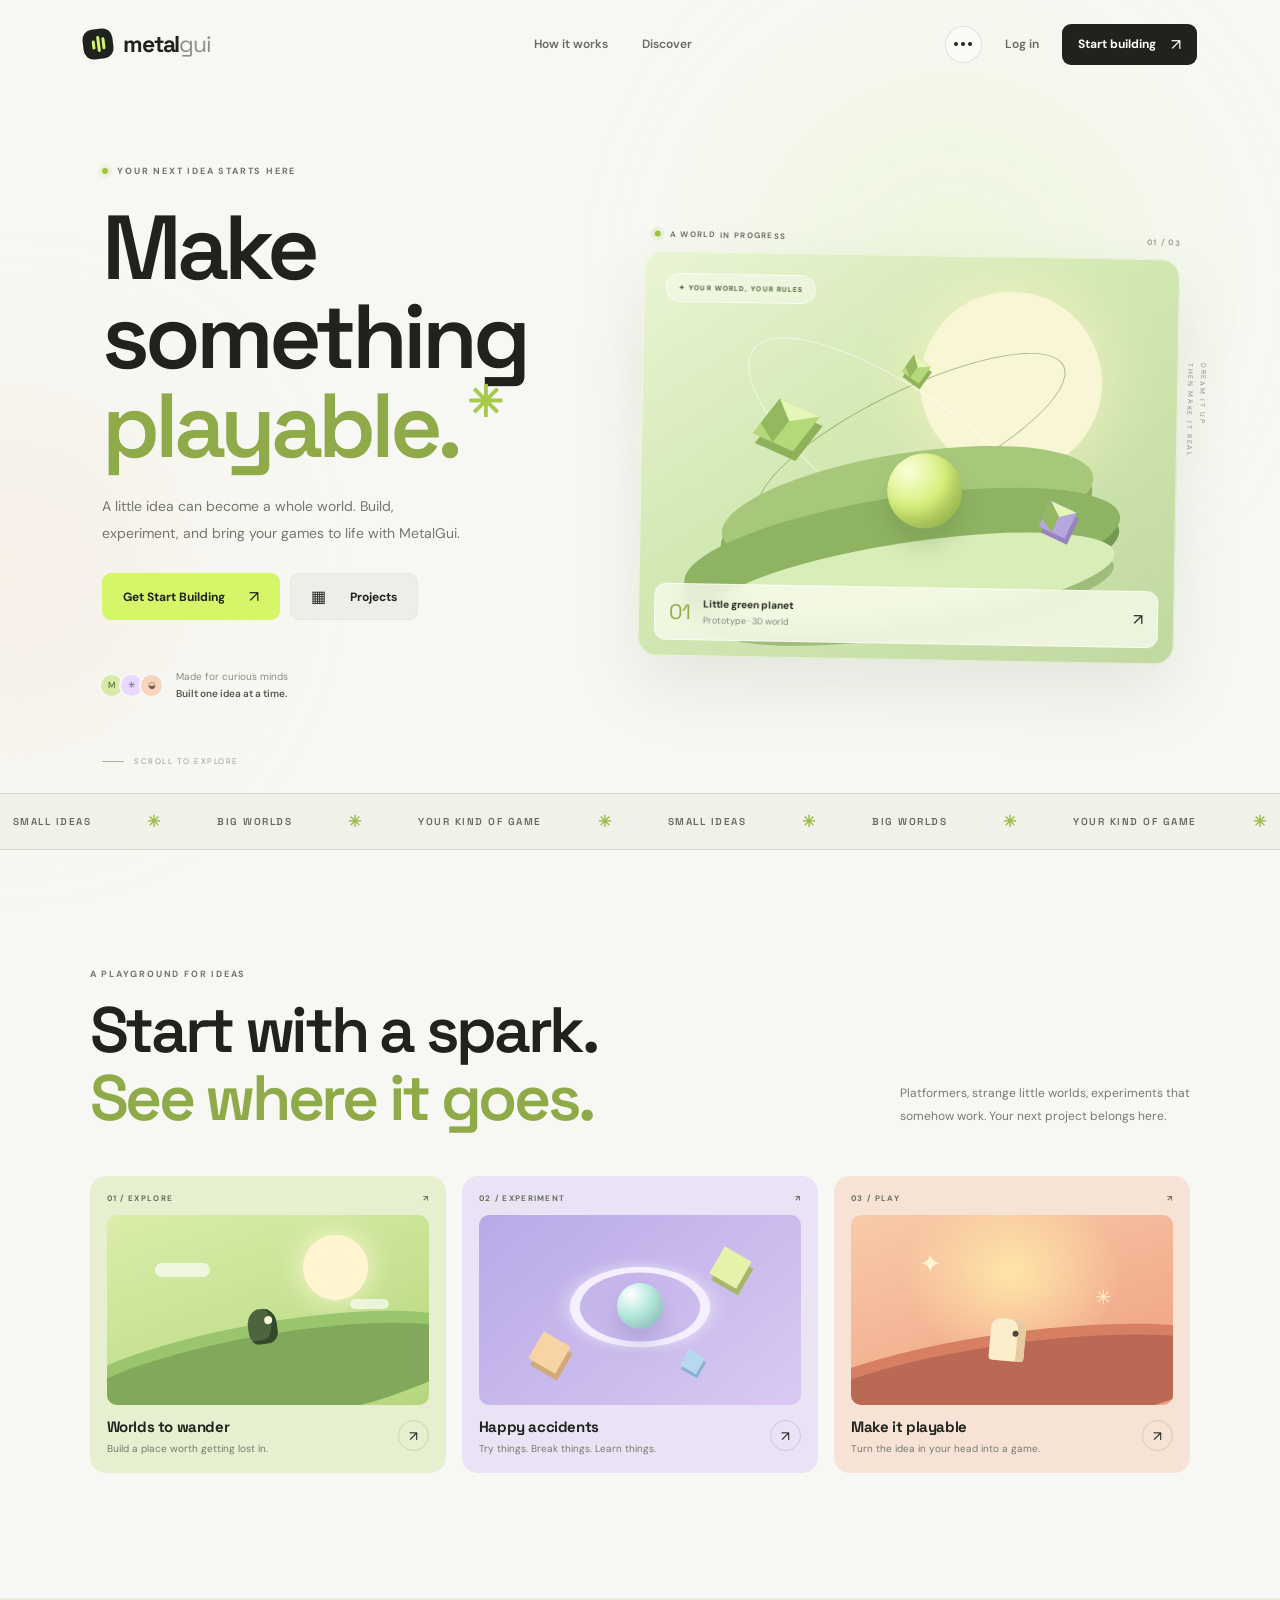
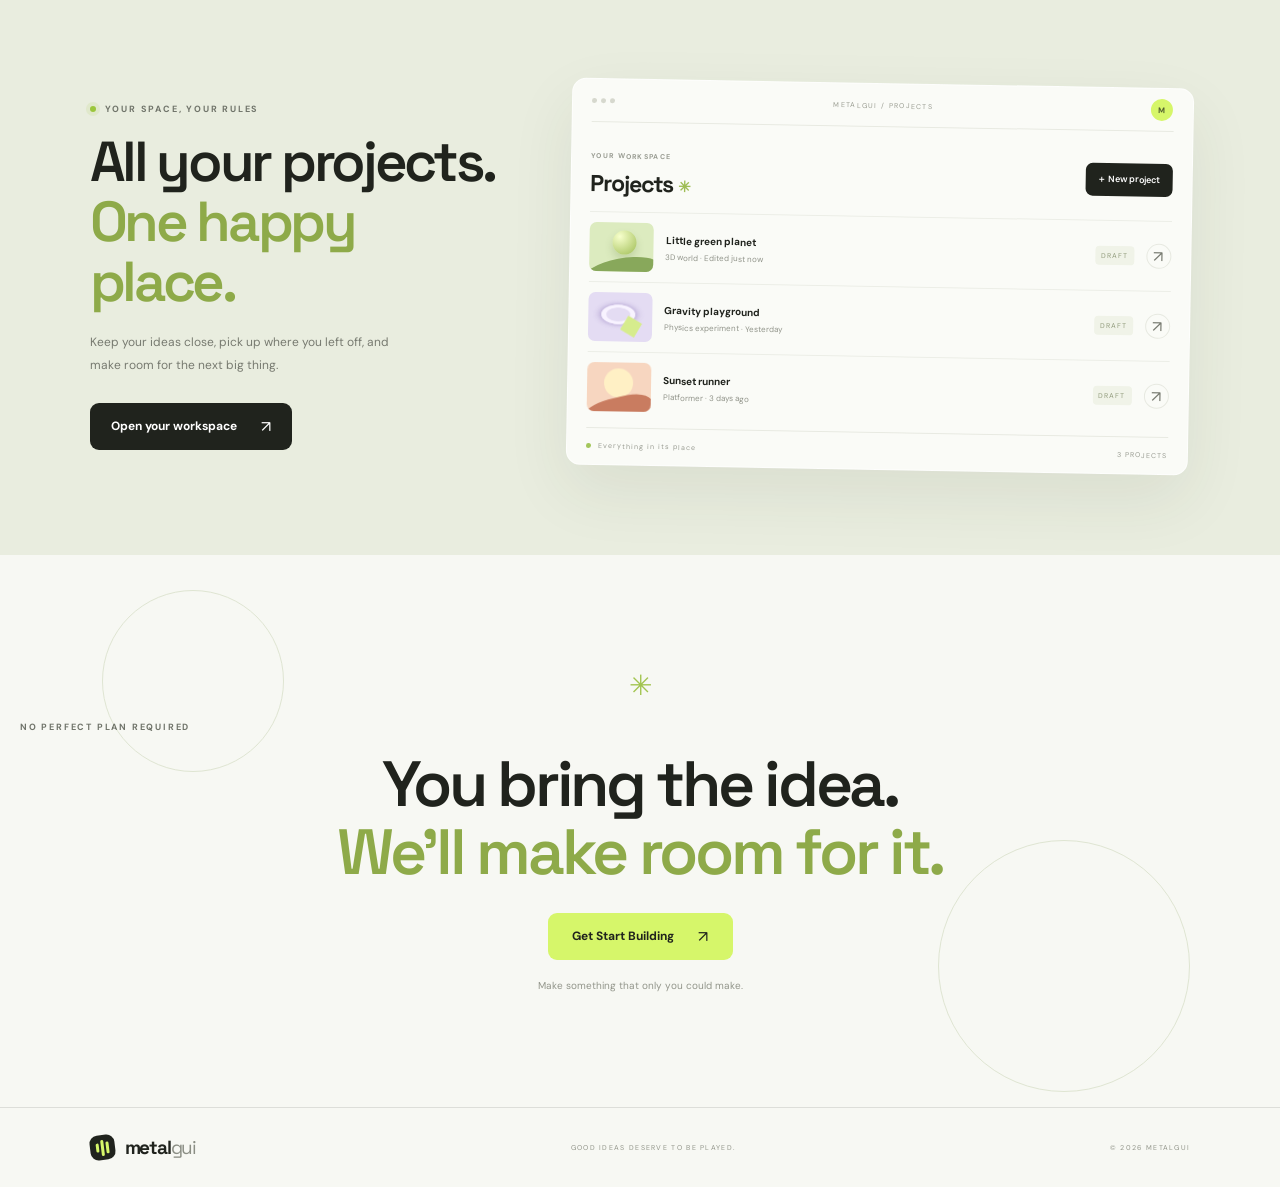
==== index.html @ 965b4244 "Remove Three.js script and restore lightweight hero artwork" ====
<!doctype html>
<html lang="en">
<head>
  <meta charset="UTF-8">
  <meta name="viewport" content="width=device-width, initial-scale=1">
  <meta name="theme-color" content="#f7f8f3">
  <meta name="description" content="MetalGui is a fresh, simple place to bring your game ideas to life.">
  <title>MetalGui — Make something playable</title>
  <link rel="preconnect" href="https://fonts.googleapis.com">
  <link rel="preconnect" href="https://fonts.gstatic.com" crossorigin>
  <link href="https://fonts.googleapis.com/css2?family=DM+Sans:wght@400;500;600;700&family=Space+Grotesk:wght@400;500;600;700&display=swap" rel="stylesheet">
  <link rel="stylesheet" href="styles.css">
</head>
<body>
  <div class="ambient ambient-one"></div><div class="ambient ambient-two"></div>
  <header class="topbar">
    <a class="brand" href="#" aria-label="MetalGui home"><span class="brand-mark"><i></i><i></i><i></i></span><span>metal<span class="brand-light">gui</span></span></a>
    <nav class="desktop-nav" aria-label="Main navigation">
      <a href="#how-it-works">How it works</a><a href="#discover">Discover</a>
    </nav>
    <div class="nav-actions">
      <button class="bubble-button" id="bubbleButton" aria-label="Open quick menu" title="Quick menu"><span></span><span></span><span></span></button>
      <a class="login-link" href="#get-started">Log in</a>
      <a class="button button-dark nav-cta" href="#get-started">Start building <span>↗</span></a>
    </div>
    <div class="bubble-menu" id="bubbleMenu" hidden>
      <a href="#how-it-works">How it works <span>↗</span></a>
      <a href="#discover">Explore games <span>↗</span></a>
      <a href="#get-started">Your workspace <span>↗</span></a>
    </div>
  </header>

  <main>
    <section class="hero">
      <div class="hero-copy">
        <div class="eyebrow"><span class="status-dot"></span> YOUR NEXT IDEA STARTS HERE</div>
        <h1>Make something<br><span class="headline-accent">playable.</span><span class="headline-period">✳</span></h1>
        <p class="hero-description">A little idea can become a whole world. Build, experiment, and bring your games to life with MetalGui.</p>
        <div class="hero-actions" id="get-started">
          <a class="button button-lime" href="#workspace">Get Start Building <span>↗</span></a>
          <a class="button button-soft" href="#workspace"><span class="projects-icon">▦</span> Projects</a>
        </div>
        <div class="hero-footnote"><span class="avatar-stack"><i>M</i><i>✳</i><i>◒</i></span><span>Made for curious minds<br><b>Built one idea at a time.</b></span></div>
      </div>

      <div class="hero-art" aria-label="Abstract preview of a game world">
        <div class="art-label"><span class="live-pip"></span> A WORLD IN PROGRESS <span class="label-number">01 / 03</span></div>
        <div class="art-scene">
          <div class="sun-disc"></div>
          <div class="scene-orbit orbit-a"></div><div class="scene-orbit orbit-b"></div>
          <div class="floating-cube cube-one"><span></span></div>
          <div class="floating-cube cube-two"><span></span></div>
          <div class="floating-cube cube-three"><span></span></div>
          <div class="scene-platform platform-back"></div><div class="scene-platform platform-mid"></div><div class="scene-platform platform-front"></div>
          <div class="scene-sphere"></div>
          <div class="scene-pill">✦  YOUR WORLD, YOUR RULES</div>
          <div class="scene-caption"><span>01</span><div><b>Little green planet</b><small>Prototype · 3D world</small></div><span class="caption-arrow">↗</span></div>
        </div>
        <div class="art-side-note">DREAM IT UP<br>THEN MAKE IT REAL</div>
      </div>
      <div class="scroll-note"><span></span> SCROLL TO EXPLORE</div>
    </section>

    <section class="ticker" aria-label="What you can make"><div class="ticker-track"><span>SMALL IDEAS</span><i>✳</i><span>BIG WORLDS</span><i>✳</i><span>YOUR KIND OF GAME</span><i>✳</i><span>SMALL IDEAS</span><i>✳</i><span>BIG WORLDS</span><i>✳</i><span>YOUR KIND OF GAME</span><i>✳</i></div></section>

    <section class="section discover" id="discover">
      <div class="section-heading"><div><div class="eyebrow">A PLAYGROUND FOR IDEAS</div><h2>Start with a spark.<br><span>See where it goes.</span></h2></div><p>Platformers, strange little worlds, experiments that somehow work. Your next project belongs here.</p></div>
      <div class="showcase-grid">
        <article class="showcase-card card-lime"><div class="card-topline"><span>01 / EXPLORE</span><span>↗</span></div><div class="mini-world world-one"><div class="mini-sun"></div><div class="mini-ground"></div><div class="mini-character"></div><div class="mini-cloud cloud-a"></div><div class="mini-cloud cloud-b"></div></div><div class="card-bottom"><div><h3>Worlds to wander</h3><p>Build a place worth getting lost in.</p></div><span class="round-arrow">↗</span></div></article>
        <article class="showcase-card card-lilac"><div class="card-topline"><span>02 / EXPERIMENT</span><span>↗</span></div><div class="mini-world world-two"><div class="neon-ring"></div><div class="neon-ball"></div><div class="neon-block block-a"></div><div class="neon-block block-b"></div><div class="neon-block block-c"></div></div><div class="card-bottom"><div><h3>Happy accidents</h3><p>Try things. Break things. Learn things.</p></div><span class="round-arrow">↗</span></div></article>
        <article class="showcase-card card-peach"><div class="card-topline"><span>03 / PLAY</span><span>↗</span></div><div class="mini-world world-three"><div class="arcade-sky"></div><div class="arcade-platform"></div><div class="arcade-player"></div><div class="arcade-star star-a">✦</div><div class="arcade-star star-b">✳</div></div><div class="card-bottom"><div><h3>Make it playable</h3><p>Turn the idea in your head into a game.</p></div><span class="round-arrow">↗</span></div></article>
      </div>
    </section>

    <section class="workspace-section" id="workspace">
      <div class="workspace-copy"><div class="eyebrow"><span class="status-dot"></span> YOUR SPACE, YOUR RULES</div><h2>All your projects.<br><span>One happy place.</span></h2><p>Keep your ideas close, pick up where you left off, and make room for the next big thing.</p><a class="button button-dark" href="#get-started">Open your workspace <span>↗</span></a></div>
      <div class="workspace-preview"><div class="window-bar"><div class="window-dots"><i></i><i></i><i></i></div><span>METALGUI / PROJECTS</span><span class="window-avatar">M</span></div><div class="preview-title"><div><small>YOUR WORKSPACE</small><h3>Projects <span>✳</span></h3></div><button class="new-project" id="newProject">＋ New project</button></div><div class="project-list" id="projectList"><article class="project-row"><div class="project-thumb thumb-green"><span class="thumb-orb"></span><span class="thumb-platform"></span></div><div class="project-info"><b>Little green planet</b><span>3D world · Edited just now</span></div><span class="project-status">DRAFT</span><button class="project-open" aria-label="Open Little green planet">↗</button></article><article class="project-row"><div class="project-thumb thumb-purple"><span class="thumb-ring"></span><span class="thumb-block"></span></div><div class="project-info"><b>Gravity playground</b><span>Physics experiment · Yesterday</span></div><span class="project-status">DRAFT</span><button class="project-open" aria-label="Open Gravity playground">↗</button></article><article class="project-row"><div class="project-thumb thumb-orange"><span class="thumb-sun"></span><span class="thumb-mountain"></span></div><div class="project-info"><b>Sunset runner</b><span>Platformer · 3 days ago</span></div><span class="project-status">DRAFT</span><button class="project-open" aria-label="Open Sunset runner">↗</button></article></div><div class="preview-footer"><span><i></i> Everything in its place</span><span>3 PROJECTS</span></div></div>
    </section>

    <section class="closing" id="how-it-works"><div class="closing-star">✳</div><div class="eyebrow">NO PERFECT PLAN REQUIRED</div><h2>You bring the idea.<br><span>We'll make room for it.</span></h2><a class="button button-lime" href="#get-started">Get Start Building <span>↗</span></a><p>Make something that only you could make.</p></section>
  </main>

  <footer class="footer"><a class="brand" href="#"><span class="brand-mark"><i></i><i></i><i></i></span><span>metal<span class="brand-light">gui</span></span></a><span>GOOD IDEAS DESERVE TO BE PLAYED.</span><span>© 2026 METALGUI</span></footer>
  <div class="toast" id="toast" role="status" aria-live="polite"></div>
  <script src="script.js" defer></script>
</body>
</html>
---- styles.css ----
:root{--ink:#20231d;--muted:#777a70;--paper:#f7f8f3;--lime:#d6f66a;--line:rgba(32,35,29,.12);--font:'DM Sans',sans-serif;--display:'Space Grotesk',sans-serif}*{box-sizing:border-box}html{scroll-behavior:smooth}body{margin:0;background:var(--paper);color:var(--ink);font-family:var(--font);overflow-x:hidden}a{color:inherit;text-decoration:none}button{font:inherit}.ambient{position:absolute;pointer-events:none;border-radius:50%;filter:blur(90px);opacity:.26;z-index:-1}.ambient-one{width:400px;height:400px;background:#d9f3a4;top:80px;right:10%}.ambient-two{width:340px;height:340px;background:#f5d6c3;top:400px;left:-160px}.topbar{height:88px;max-width:1440px;margin:auto;padding:0 6.5%;display:flex;align-items:center;justify-content:space-between;position:relative;z-index:10}.brand{display:inline-flex;align-items:center;gap:10px;font-family:var(--display);font-size:23px;font-weight:700;letter-spacing:-1.2px}.brand-light{font-weight:400;color:#8b8e84}.brand-mark{width:30px;height:30px;border-radius:10px;background:var(--ink);display:flex;align-items:center;justify-content:center;gap:2px;transform:rotate(-7deg)}.brand-mark i{width:3px;border-radius:4px;background:var(--lime);display:block}.brand-mark i:nth-child(1){height:9px}.brand-mark i:nth-child(2){height:16px}.brand-mark i:nth-child(3){height:12px}.desktop-nav{display:flex;gap:34px;margin-left:70px}.desktop-nav a,.login-link{font-size:12px;font-weight:600;color:#676a61;transition:color .2s}.desktop-nav a:hover,.login-link:hover{color:#171914}.nav-actions{display:flex;align-items:center;gap:23px}.bubble-button{width:37px;height:37px;border-radius:50%;border:1px solid var(--line);background:rgba(255,255,255,.55);display:flex;align-items:center;justify-content:center;gap:3px;cursor:pointer;transition:transform .2s,background .2s}.bubble-button:hover{transform:rotate(-8deg);background:white}.bubble-button span{height:4px;width:4px;border-radius:50%;background:var(--ink)}.button{min-height:47px;padding:0 20px;display:inline-flex;align-items:center;justify-content:center;gap:24px;border-radius:9px;font-size:12px;font-weight:700;transition:transform .2s,box-shadow .2s,background .2s;border:1px solid transparent}.button:hover{transform:translateY(-2px);box-shadow:0 8px 22px #20231d16}.button span{font-size:16px;font-weight:400}.button-dark{background:var(--ink);color:white}.button-dark:hover{background:#34382e}.nav-cta{min-height:41px;padding:0 15px;gap:15px}.button-lime{background:var(--lime);color:var(--ink)}.button-lime:hover{background:#c8ec51}.button-soft{background:#eceee7;border-color:#e5e7df}.bubble-menu{position:absolute;right:6.5%;top:72px;width:210px;padding:9px;background:rgba(255,255,255,.9);backdrop-filter:blur(20px);border:1px solid #ffffff;border-radius:14px;box-shadow:0 18px 45px #20231d14}.bubble-menu a{display:flex;justify-content:space-between;padding:12px;border-radius:8px;font-size:12px;font-weight:600}.bubble-menu a:hover{background:#f0f2e9}.hero{max-width:1440px;margin:auto;min-height:620px;padding:77px 8% 66px;display:grid;grid-template-columns:.95fr 1.05fr;gap:5%;align-items:center;position:relative}.hero-copy{padding:0 0 25px;z-index:2}.eyebrow{font-size:9px;font-weight:700;letter-spacing:1.8px;color:#70746a;display:flex;align-items:center;gap:9px}.status-dot,.live-pip{width:6px;height:6px;border-radius:50%;background:#9bc63c;display:inline-block;box-shadow:0 0 0 4px #9bc63c1f}.hero h1,.section-heading h2,.workspace-copy h2,.closing h2{font-family:var(--display);font-weight:600;letter-spacing:-5px;font-size:clamp(58px,7.1vw,100px);line-height:.98;margin:27px 0 22px}.headline-accent,.section-heading h2 span,.workspace-copy h2 span,.closing h2 span{color:#8eaa49}.headline-period{font-size:43px;letter-spacing:0;color:#a6ca4b;vertical-align:top;margin-left:9px}.hero-description{font-size:14px;line-height:1.9;color:#74776e;max-width:365px;margin:0 0 27px}.hero-actions{display:flex;align-items:center;gap:10px}.projects-icon{font-size:16px}.hero-footnote{display:flex;align-items:center;gap:12px;margin-top:48px;font-size:10px;line-height:1.7;color:#8a8d83}.hero-footnote b{font-weight:600;color:#55594f}.avatar-stack{display:flex;padding-left:2px}.avatar-stack i{width:25px;height:25px;border:2px solid var(--paper);border-radius:50%;margin-left:-5px;display:flex;align-items:center;justify-content:center;font-style:normal;font-size:9px;background:#d8e9a8;color:#48572b}.avatar-stack i:nth-child(2){background:#e9d9fc;color:#69528c}.avatar-stack i:nth-child(3){background:#f7d4be;color:#835d42}.hero-art{position:relative;max-width:560px;width:100%;justify-self:end;transform:rotate(1deg)}.art-label{display:flex;align-items:center;gap:9px;font-size:8px;font-weight:700;letter-spacing:1.3px;color:#73766b;margin:0 0 12px 10px}.label-number{margin-left:auto;color:#a1a398}.art-scene{height:405px;border-radius:19px;overflow:hidden;position:relative;background:linear-gradient(145deg,#e9f4d5 0%,#d3e9b4 42%,#c0d9a0 100%);box-shadow:0 30px 70px #42572c1b,inset 0 0 0 1px #ffffff8c}.art-scene:before{content:'';position:absolute;inset:0;background-image:radial-gradient(#ffffffa6 .7px,transparent .7px);background-size:17px 17px;opacity:.55}.sun-disc{position:absolute;width:182px;height:182px;right:76px;top:35px;border-radius:50%;background:#f9f6d6;box-shadow:0 0 75px #fff7c6b8}.scene-orbit{position:absolute;border:1px solid #7b9b55a1;border-radius:50%;width:340px;height:100px;left:100px;top:135px;transform:rotate(-27deg)}.orbit-b{width:390px;height:132px;left:75px;top:143px;transform:rotate(35deg);border-color:#ffffff9c}.scene-platform{position:absolute;left:15%;width:70%;height:105px;border-radius:50%;transform:rotate(-9deg) skewX(-12deg)}.platform-back{top:198px;background:#a7c87a;box-shadow:0 12px 0 #8cad63}.platform-mid{top:242px;left:8%;width:82%;background:#8eb363;box-shadow:0 13px 0 #739951}.platform-front{top:287px;left:13%;width:76%;height:82px;background:#d9edb8;box-shadow:0 12px 0 #9ebd7b}.scene-sphere{position:absolute;width:75px;height:75px;left:46%;top:198px;border-radius:50%;background:radial-gradient(circle at 28% 23%,#faffd8,#d6ef7b 48%,#8eaf45 100%);box-shadow:inset -10px -12px 15px #637e2d33,0 17px 20px #546d3233;z-index:4}.floating-cube{position:absolute;width:44px;height:44px;background:#b5d879;transform:rotate(30deg) skew(-7deg,-7deg);z-index:3;box-shadow:8px 8px 0 #90b15b}.floating-cube:before{content:'';position:absolute;inset:0;background:#e5f6b9;clip-path:polygon(0 0,100% 0,50% 40%)}.floating-cube span{position:absolute;inset:0;background:#94b85f;clip-path:polygon(0 0,50% 40%,50% 100%,0 70%)}.cube-one{top:150px;left:23%}.cube-two{top:240px;right:18%;transform:scale(.65) rotate(24deg);background:#b7a7df;box-shadow:7px 7px 0 #9684c2}.cube-three{top:92px;left:47%;transform:scale(.48) rotate(35deg)}.scene-pill{position:absolute;left:22px;top:22px;border:1px solid #ffffffad;background:#ffffff60;backdrop-filter:blur(8px);border-radius:30px;padding:9px 12px;font-size:7px;letter-spacing:1.1px;font-weight:700;color:#51643b;z-index:5}.scene-caption{position:absolute;bottom:16px;left:16px;right:16px;display:flex;align-items:center;gap:12px;padding:13px 14px;border:1px solid #ffffffaa;background:#f9fbedc9;backdrop-filter:blur(12px);border-radius:12px;z-index:6}.scene-caption>span:first-child{font-family:var(--display);font-size:21px;color:#8eaa49}.scene-caption div{display:flex;flex-direction:column;gap:4px}.scene-caption b{font-size:10px}.scene-caption small{font-size:9px;color:#82867a}.caption-arrow{margin-left:auto;font-size:16px}.art-side-note{position:absolute;right:-30px;top:125px;writing-mode:vertical-rl;font-size:7px;letter-spacing:1.7px;line-height:1.8;color:#8c9182}.scroll-note{position:absolute;bottom:27px;left:8%;display:flex;align-items:center;gap:10px;font-size:8px;letter-spacing:1.5px;color:#9a9d93}.scroll-note span{width:22px;height:1px;background:#a9ad9f}.ticker{overflow:hidden;border-top:1px solid var(--line);border-bottom:1px solid var(--line);padding:17px 0;background:#f0f2e9}.ticker-track{display:flex;align-items:center;justify-content:space-around;gap:30px;white-space:nowrap;font-family:var(--display);font-size:10px;letter-spacing:1.5px;font-weight:600;color:#656a5b}.ticker-track i{font-style:normal;color:#9bbd4d;font-size:16px}.section{max-width:1280px;margin:auto;padding:118px 7% 125px}.section-heading{display:flex;justify-content:space-between;align-items:end;gap:40px;margin-bottom:43px}.section-heading h2,.workspace-copy h2,.closing h2{font-size:clamp(42px,5vw,64px);letter-spacing:-3.3px;line-height:1.06;margin:17px 0 0}.section-heading>p{max-width:290px;font-size:12px;line-height:1.9;color:#777a70;margin:0 0 5px}.showcase-grid{display:grid;grid-template-columns:repeat(3,1fr);gap:16px}.showcase-card{border-radius:16px;padding:17px 17px 18px;min-width:0;transition:transform .25s,box-shadow .25s}.showcase-card:hover{transform:translateY(-5px);box-shadow:0 18px 40px #20231d10}.card-lime{background:#e6efcf}.card-lilac{background:#e9e3f5}.card-peach{background:#f6e3d5}.card-topline{display:flex;justify-content:space-between;font-size:8px;letter-spacing:1.3px;font-weight:700;color:#686e5d}.mini-world{height:190px;margin:12px 0;position:relative;overflow:hidden;border-radius:10px}.world-one{background:linear-gradient(160deg,#d9eea9,#b5d67e)}.mini-sun{position:absolute;right:19%;top:20px;width:65px;height:65px;border-radius:50%;background:#fff6d1;box-shadow:0 0 30px #fff9d6}.mini-ground{position:absolute;width:130%;height:90px;left:-15%;bottom:-20px;border-radius:50%;background:#82a95b;transform:rotate(-10deg);box-shadow:0 -12px 0 #9bc56c}.mini-character{position:absolute;bottom:61px;left:44%;width:29px;height:35px;border-radius:45% 45% 35% 35%;background:#4c6540;box-shadow:inset -6px -4px #34492b;transform:rotate(-8deg)}.mini-character:before{content:'';position:absolute;width:8px;height:8px;background:#f8f7d8;border-radius:50%;right:4px;top:8px}.mini-cloud{position:absolute;width:55px;height:14px;border-radius:20px;background:#ffffffa8;top:48px}.cloud-a{left:15%}.cloud-b{right:10%;top:82px;transform:scale(.7)}.world-two{background:linear-gradient(140deg,#b9a9e7,#d9c9f2)}.neon-ring{position:absolute;width:140px;height:140px;border:10px solid #f5f0ff;border-radius:50%;left:calc(50% - 70px);top:22px;transform:rotateX(55deg) rotate(-25deg);box-shadow:0 0 20px #fff9}.neon-ball{position:absolute;width:46px;height:46px;border-radius:50%;background:radial-gradient(circle at 30% 25%,#fff,#b3e8dc 45%,#7faaa9);left:calc(50% - 23px);top:68px;box-shadow:0 15px 24px #7466a84a}.neon-block{position:absolute;width:31px;height:31px;background:#f6d4a4;transform:rotate(30deg);box-shadow:5px 5px #d3a879}.block-a{left:17%;bottom:37px}.block-b{right:17%;top:37px;background:#e5f2ac;box-shadow:5px 5px #a8b66b}.block-c{right:29%;bottom:28px;transform:scale(.6) rotate(30deg);background:#b7d9f0;box-shadow:5px 5px #87b2d1}.world-three{background:linear-gradient(160deg,#f8cba8,#ef9d80)}.arcade-sky{position:absolute;inset:0;background:radial-gradient(ellipse at 50% 30%,#ffe5a8 0,transparent 48%)}.arcade-platform{position:absolute;width:140%;height:90px;bottom:-29px;left:-20%;background:#b96954;border-radius:50%;transform:rotate(-8deg);box-shadow:0 -11px #d77f63}.arcade-player{position:absolute;width:35px;height:42px;left:43%;bottom:44px;border-radius:9px 9px 4px 4px;background:#f9edcc;box-shadow:inset -8px 0 #e7cba0;transform:rotate(5deg)}.arcade-player:before{content:'';position:absolute;width:6px;height:6px;border-radius:50%;background:#4f453d;top:11px;right:7px}.arcade-star{position:absolute;color:#fff4d1;font-size:27px}.star-a{top:31px;left:21%}.star-b{top:69px;right:19%;font-size:20px}.card-bottom{display:flex;align-items:center;justify-content:space-between;gap:8px}.card-bottom h3{font-family:var(--display);font-size:15px;letter-spacing:-.4px;margin:0 0 6px}.card-bottom p{font-size:10px;color:#77796f;margin:0}.round-arrow{width:31px;height:31px;flex:0 0 auto;border:1px solid #20231d22;border-radius:50%;display:flex;align-items:center;justify-content:center;font-size:14px}.workspace-section{padding:85px max(7%,calc((100% - 1120px)/2));background:#e9eddf;display:grid;grid-template-columns:.8fr 1.2fr;align-items:center;gap:65px}.workspace-copy h2{font-size:clamp(40px,4.4vw,57px)}.workspace-copy>p{font-size:12px;line-height:1.9;color:#777a70;max-width:300px;margin:20px 0 26px}.workspace-preview{border:1px solid #ffffffb5;background:#fafbf7;border-radius:14px;padding:0 19px 14px;box-shadow:0 25px 65px #303b2115;transform:rotate(1deg)}.window-bar{height:43px;display:flex;align-items:center;justify-content:space-between;border-bottom:1px solid #e8eae2;font-size:7px;letter-spacing:1.3px;color:#9a9d92}.window-dots{display:flex;gap:4px}.window-dots i{width:5px;height:5px;border-radius:50%;background:#d6d8ce}.window-avatar{width:22px;height:22px;border-radius:50%;display:flex;align-items:center;justify-content:center;background:var(--lime);font-size:8px;font-weight:700;color:#52602f}.preview-title{display:flex;align-items:center;justify-content:space-between;padding:20px 0 13px}.preview-title small{font-size:7px;letter-spacing:1.3px;color:#999c92;font-weight:700}.preview-title h3{font-family:var(--display);font-size:23px;letter-spacing:-1px;margin:5px 0 0}.preview-title h3 span{color:#9fbd55;font-size:15px}.new-project{border:0;background:var(--ink);color:white;border-radius:7px;padding:10px 12px;font-size:9px;font-weight:600;cursor:pointer;transition:background .2s}.new-project:hover{background:#464b3e}.project-row{display:flex;align-items:center;gap:12px;padding:10px 0;border-top:1px solid #eceee7}.project-thumb{height:49px;width:64px;flex:0 0 auto;border-radius:7px;position:relative;overflow:hidden}.thumb-green{background:#dcebbf}.thumb-orb{position:absolute;width:24px;height:24px;top:8px;left:23px;border-radius:50%;background:radial-gradient(circle at 30% 25%,#f7ffcc,#9fbd55);box-shadow:0 5px 8px #526d2b33}.thumb-platform{position:absolute;width:80px;height:30px;left:-8px;bottom:-17px;border-radius:50%;background:#88a85b;transform:rotate(-12deg)}.thumb-purple{background:#e4dcf3}.thumb-ring{position:absolute;width:34px;height:34px;border:5px solid #f8f3ff;border-radius:50%;left:13px;top:5px;transform:rotateX(55deg);box-shadow:0 0 9px #9e8bc4}.thumb-block{position:absolute;width:16px;height:16px;background:#d6ec8d;right:13px;bottom:7px;transform:rotate(30deg)}.thumb-orange{background:#f7d6c0}.thumb-sun{position:absolute;width:29px;height:29px;background:#fff0c5;border-radius:50%;top:6px;left:17px}.thumb-mountain{position:absolute;width:70px;height:30px;bottom:-16px;left:-3px;background:#c97c60;transform:rotate(-15deg);border-radius:40%}.project-info{display:flex;flex-direction:column;gap:5px;min-width:0}.project-info b{font-size:10px;font-weight:700}.project-info span{font-size:8px;color:#91948a}.project-status{margin-left:auto;font-size:7px;letter-spacing:1px;color:#919b7c;background:#f0f3e8;border-radius:4px;padding:5px 6px}.project-open{border:1px solid #e7e9e1;border-radius:50%;width:25px;height:25px;background:transparent;color:#777a70;cursor:pointer}.project-open:hover{background:#eef2e3}.preview-footer{border-top:1px solid #e8eae2;display:flex;justify-content:space-between;padding-top:13px;margin-top:6px;font-size:7px;letter-spacing:1px;color:#999c92}.preview-footer span:first-child{display:flex;align-items:center;gap:7px}.preview-footer i{width:5px;height:5px;background:#a3c65b;border-radius:50%}.closing{text-align:center;padding:112px 20px 105px;position:relative;overflow:hidden}.closing:before,.closing:after{content:'';position:absolute;width:180px;height:180px;border:1px solid #dfe5d2;border-radius:50%;z-index:-1}.closing:before{left:8%;top:35px}.closing:after{right:7%;bottom:15px;width:250px;height:250px}.closing-star{font-size:28px;color:#a2c44f;margin-bottom:17px}.closing h2{margin:18px 0 26px}.closing .button{min-width:185px}.closing>p{font-size:10px;color:#92958a;margin-top:19px}.footer{min-height:80px;border-top:1px solid var(--line);padding:20px 7%;display:flex;align-items:center;justify-content:space-between;gap:20px}.footer .brand{font-size:19px}.footer .brand-mark{width:25px;height:25px;border-radius:8px}.footer>span{font-size:7px;letter-spacing:1.3px;color:#92958a}.toast{position:fixed;bottom:22px;left:50%;transform:translate(-50%,20px);background:#20231d;color:#fff;padding:12px 17px;border-radius:9px;font-size:12px;box-shadow:0 10px 30px #0002;opacity:0;pointer-events:none;transition:all .25s;z-index:50}.toast.show{opacity:1;transform:translate(-50%,0)}@media(min-width:1440px){.hero{padding-top:90px;padding-bottom:80px}.hero h1{font-size:100px}}@media(max-width:900px){.topbar{padding:0 5%;height:76px}.desktop-nav{margin-left:0;gap:20px}.nav-actions{gap:13px}.hero{padding:65px 6% 80px;gap:3%;grid-template-columns:1fr 1fr;min-height:560px}.hero h1{font-size:clamp(55px,7vw,75px);letter-spacing:-4px}.art-scene{height:340px}.sun-disc{width:140px;height:140px}.scene-platform{top:185px}.platform-mid{top:220px}.platform-front{top:258px}.scene-sphere{top:182px}.art-side-note{right:-20px}.section{padding:90px 6%}.workspace-section{padding:75px 6%;gap:35px}.workspace-preview{padding:0 13px 12px}}@media(max-width:650px){.topbar{height:70px;padding:0 20px}.brand{font-size:21px}.desktop-nav,.login-link{display:none}.nav-actions{gap:10px}.nav-cta{display:none}.bubble-menu{right:20px;top:62px}.hero{display:flex;flex-direction:column;align-items:stretch;padding:57px 23px 75px;gap:42px}.hero-copy{padding:0}.hero h1{font-size:clamp(60px,14vw,82px);letter-spacing:-4px}.hero-description{font-size:13px;max-width:340px}.hero-footnote{margin-top:32px}.hero-art{width:calc(100% - 12px);align-self:center;max-width:480px}.art-scene{height:330px}.art-side-note{right:-17px;font-size:6px}.scroll-note{left:23px;bottom:25px}.ticker-track{justify-content:flex-start;gap:25px;animation:marquee 25s linear infinite}.ticker{padding:15px 0}.section{padding:78px 22px}.section-heading{display:block;margin-bottom:29px}.section-heading h2,.workspace-copy h2,.closing h2{font-size:clamp(42px,10vw,57px);letter-spacing:-2.7px}.section-heading>p{margin-top:19px;max-width:340px}.showcase-grid{grid-template-columns:1fr;gap:13px}.showcase-card{padding:16px}.mini-world{height:210px}.workspace-section{grid-template-columns:1fr;padding:70px 22px;gap:33px}.workspace-copy>p{max-width:340px}.workspace-preview{transform:none;padding:0 12px 12px}.project-row{gap:8px}.project-thumb{width:54px;height:44px}.project-info b{font-size:9px}.project-info span{font-size:7px}.project-status{display:none}.closing{padding:88px 18px 82px}.closing:before{left:-100px}.closing:after{right:-160px}.footer{padding:23px;flex-wrap:wrap}.footer>span:nth-child(2){display:none}.footer>span:last-child{margin-left:auto;font-size:6px}}@keyframes marquee{from{transform:translateX(0)}to{transform:translateX(-30%)}}@media(prefers-reduced-motion:reduce){*,*::before,*::after{scroll-behavior:auto!important;animation:none!important;transition:none!important}}
/* Interactive real-time 3D hero scene */
.art-scene{isolation:isolate}
.art-scene canvas.metal-3d-canvas{position:absolute;inset:0;width:100%;height:100%;display:block;z-index:2;outline:none}
.art-scene.has-3d .sun-disc,.art-scene.has-3d .scene-orbit,.art-scene.has-3d .floating-cube,.art-scene.has-3d .scene-platform,.art-scene.has-3d .scene-sphere{display:none}
.art-scene.has-3d:before{z-index:0;pointer-events:none}
.art-scene.has-3d .scene-pill,.art-scene.has-3d .scene-caption{z-index:5}
.art-scene canvas{touch-action:pan-y}
@media(prefers-reduced-motion:reduce){.art-scene canvas{opacity:.92}}
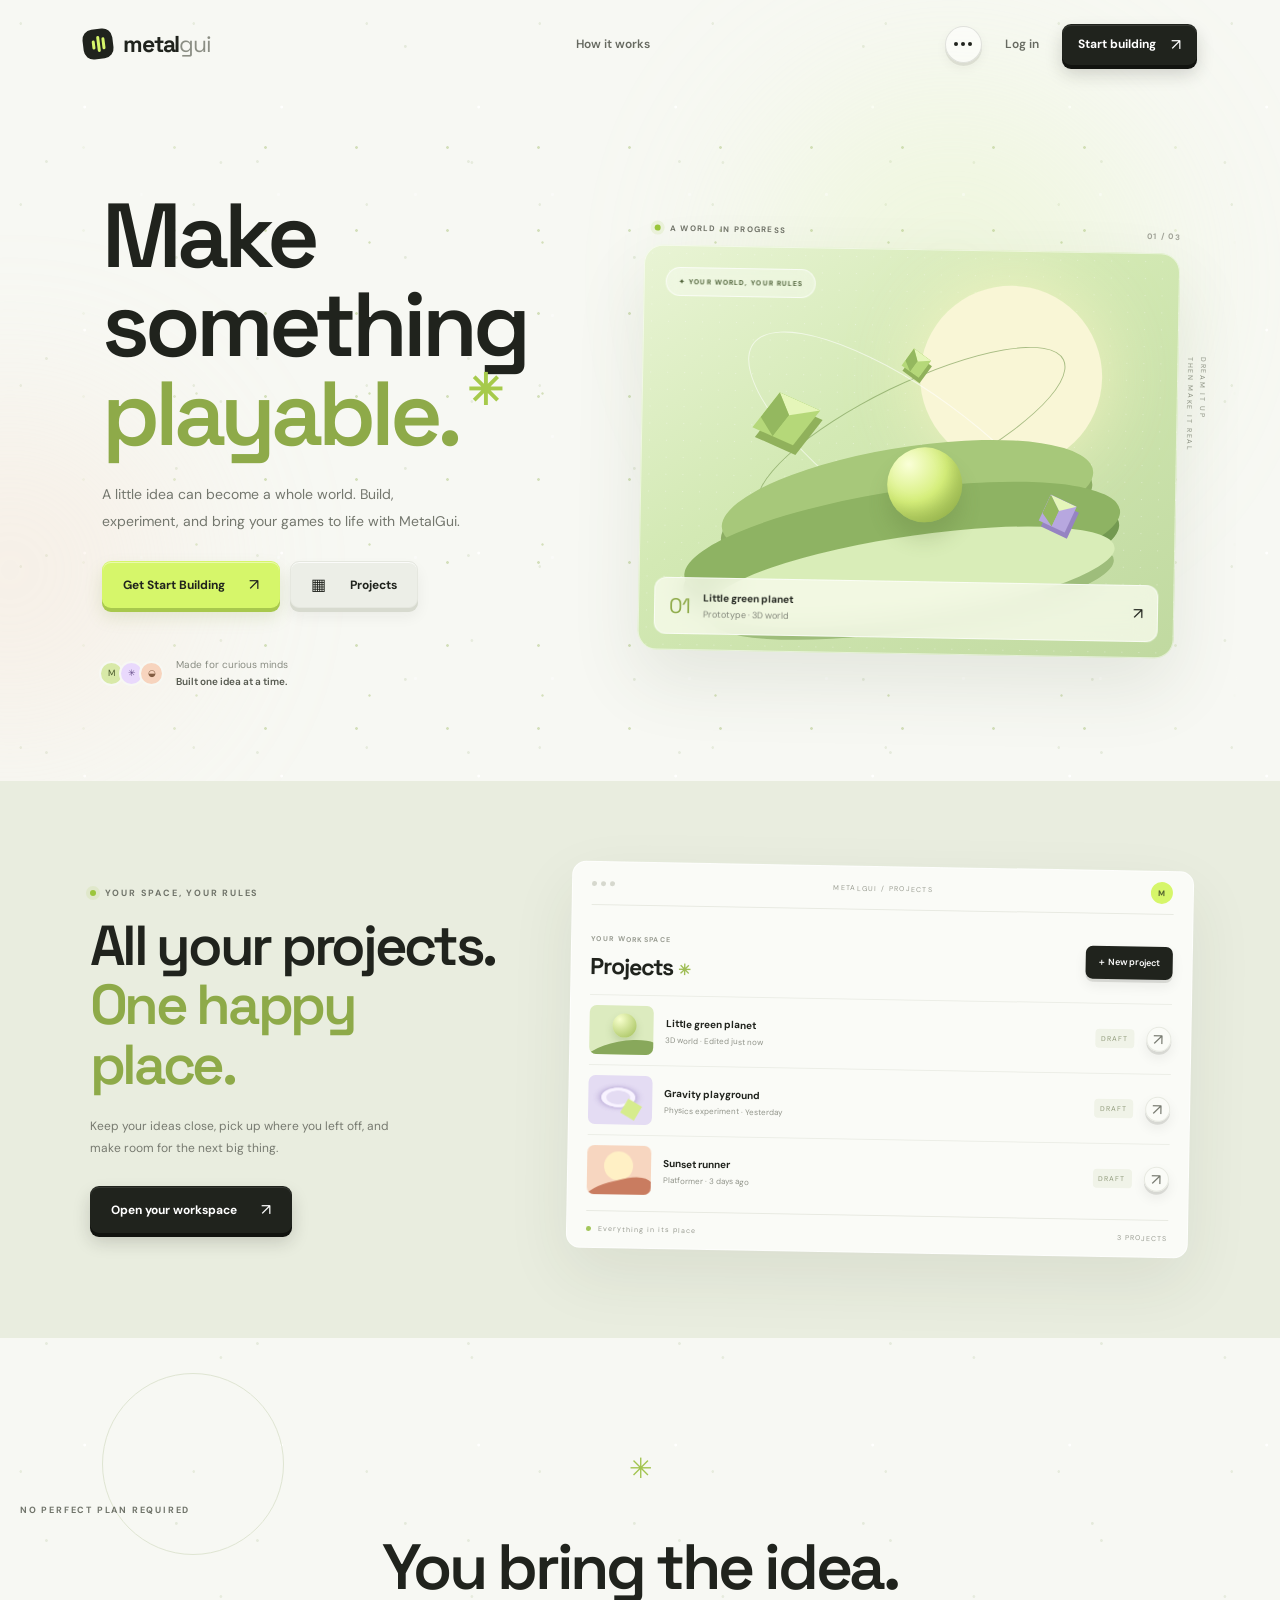
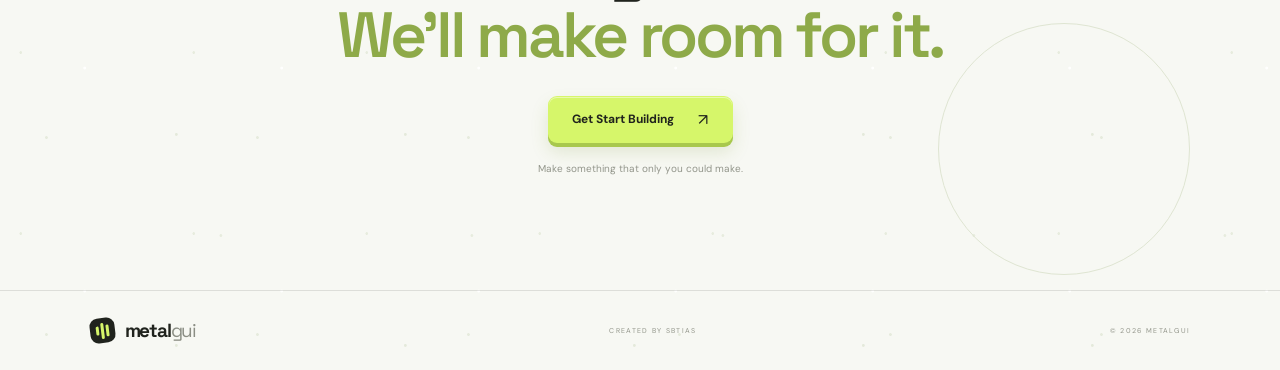
==== commit a2fc8542: "Remove ticker and discover showcase; credit Sbtias as creator" ====
--- a/index.html
+++ b/index.html
@@ -16,7 +16,7 @@
   <header class="topbar">
     <a class="brand" href="#" aria-label="MetalGui home"><span class="brand-mark"><i></i><i></i><i></i></span><span>metal<span class="brand-light">gui</span></span></a>
     <nav class="desktop-nav" aria-label="Main navigation">
-      <a href="#how-it-works">How it works</a><a href="#discover">Discover</a>
+      <a href="#how-it-works">How it works</a>
     </nav>
     <div class="nav-actions">
       <button class="bubble-button" id="bubbleButton" aria-label="Open quick menu" title="Quick menu"><span></span><span></span><span></span></button>
@@ -25,7 +25,6 @@
     </div>
     <div class="bubble-menu" id="bubbleMenu" hidden>
       <a href="#how-it-works">How it works <span>↗</span></a>
-      <a href="#discover">Explore games <span>↗</span></a>
       <a href="#get-started">Your workspace <span>↗</span></a>
     </div>
   </header>
@@ -33,7 +32,6 @@
   <main>
     <section class="hero">
       <div class="hero-copy">
-        <div class="eyebrow"><span class="status-dot"></span> YOUR NEXT IDEA STARTS HERE</div>
         <h1>Make something<br><span class="headline-accent">playable.</span><span class="headline-period">✳</span></h1>
         <p class="hero-description">A little idea can become a whole world. Build, experiment, and bring your games to life with MetalGui.</p>
         <div class="hero-actions" id="get-started">
@@ -58,18 +56,6 @@
         </div>
         <div class="art-side-note">DREAM IT UP<br>THEN MAKE IT REAL</div>
       </div>
-      <div class="scroll-note"><span></span> SCROLL TO EXPLORE</div>
-    </section>
-
-    <section class="ticker" aria-label="What you can make"><div class="ticker-track"><span>SMALL IDEAS</span><i>✳</i><span>BIG WORLDS</span><i>✳</i><span>YOUR KIND OF GAME</span><i>✳</i><span>SMALL IDEAS</span><i>✳</i><span>BIG WORLDS</span><i>✳</i><span>YOUR KIND OF GAME</span><i>✳</i></div></section>
-
-    <section class="section discover" id="discover">
-      <div class="section-heading"><div><div class="eyebrow">A PLAYGROUND FOR IDEAS</div><h2>Start with a spark.<br><span>See where it goes.</span></h2></div><p>Platformers, strange little worlds, experiments that somehow work. Your next project belongs here.</p></div>
-      <div class="showcase-grid">
-        <article class="showcase-card card-lime"><div class="card-topline"><span>01 / EXPLORE</span><span>↗</span></div><div class="mini-world world-one"><div class="mini-sun"></div><div class="mini-ground"></div><div class="mini-character"></div><div class="mini-cloud cloud-a"></div><div class="mini-cloud cloud-b"></div></div><div class="card-bottom"><div><h3>Worlds to wander</h3><p>Build a place worth getting lost in.</p></div><span class="round-arrow">↗</span></div></article>
-        <article class="showcase-card card-lilac"><div class="card-topline"><span>02 / EXPERIMENT</span><span>↗</span></div><div class="mini-world world-two"><div class="neon-ring"></div><div class="neon-ball"></div><div class="neon-block block-a"></div><div class="neon-block block-b"></div><div class="neon-block block-c"></div></div><div class="card-bottom"><div><h3>Happy accidents</h3><p>Try things. Break things. Learn things.</p></div><span class="round-arrow">↗</span></div></article>
-        <article class="showcase-card card-peach"><div class="card-topline"><span>03 / PLAY</span><span>↗</span></div><div class="mini-world world-three"><div class="arcade-sky"></div><div class="arcade-platform"></div><div class="arcade-player"></div><div class="arcade-star star-a">✦</div><div class="arcade-star star-b">✳</div></div><div class="card-bottom"><div><h3>Make it playable</h3><p>Turn the idea in your head into a game.</p></div><span class="round-arrow">↗</span></div></article>
-      </div>
     </section>
 
     <section class="workspace-section" id="workspace">
@@ -80,7 +66,7 @@
     <section class="closing" id="how-it-works"><div class="closing-star">✳</div><div class="eyebrow">NO PERFECT PLAN REQUIRED</div><h2>You bring the idea.<br><span>We'll make room for it.</span></h2><a class="button button-lime" href="#get-started">Get Start Building <span>↗</span></a><p>Make something that only you could make.</p></section>
   </main>
 
-  <footer class="footer"><a class="brand" href="#"><span class="brand-mark"><i></i><i></i><i></i></span><span>metal<span class="brand-light">gui</span></span></a><span>GOOD IDEAS DESERVE TO BE PLAYED.</span><span>© 2026 METALGUI</span></footer>
+  <footer class="footer"><a class="brand" href="#"><span class="brand-mark"><i></i><i></i><i></i></span><span>metal<span class="brand-light">gui</span></span></a><span>CREATED BY SBTIAS</span><span>© 2026 METALGUI</span></footer>
   <div class="toast" id="toast" role="status" aria-live="polite"></div>
   <script src="script.js" defer></script>
 </body>
--- a/styles.css
+++ b/styles.css
@@ -1,9 +1,19 @@
 :root{--ink:#20231d;--muted:#777a70;--paper:#f7f8f3;--lime:#d6f66a;--line:rgba(32,35,29,.12);--font:'DM Sans',sans-serif;--display:'Space Grotesk',sans-serif}*{box-sizing:border-box}html{scroll-behavior:smooth}body{margin:0;background:var(--paper);color:var(--ink);font-family:var(--font);overflow-x:hidden}a{color:inherit;text-decoration:none}button{font:inherit}.ambient{position:absolute;pointer-events:none;border-radius:50%;filter:blur(90px);opacity:.26;z-index:-1}.ambient-one{width:400px;height:400px;background:#d9f3a4;top:80px;right:10%}.ambient-two{width:340px;height:340px;background:#f5d6c3;top:400px;left:-160px}.topbar{height:88px;max-width:1440px;margin:auto;padding:0 6.5%;display:flex;align-items:center;justify-content:space-between;position:relative;z-index:10}.brand{display:inline-flex;align-items:center;gap:10px;font-family:var(--display);font-size:23px;font-weight:700;letter-spacing:-1.2px}.brand-light{font-weight:400;color:#8b8e84}.brand-mark{width:30px;height:30px;border-radius:10px;background:var(--ink);display:flex;align-items:center;justify-content:center;gap:2px;transform:rotate(-7deg)}.brand-mark i{width:3px;border-radius:4px;background:var(--lime);display:block}.brand-mark i:nth-child(1){height:9px}.brand-mark i:nth-child(2){height:16px}.brand-mark i:nth-child(3){height:12px}.desktop-nav{display:flex;gap:34px;margin-left:70px}.desktop-nav a,.login-link{font-size:12px;font-weight:600;color:#676a61;transition:color .2s}.desktop-nav a:hover,.login-link:hover{color:#171914}.nav-actions{display:flex;align-items:center;gap:23px}.bubble-button{width:37px;height:37px;border-radius:50%;border:1px solid var(--line);background:rgba(255,255,255,.55);display:flex;align-items:center;justify-content:center;gap:3px;cursor:pointer;transition:transform .2s,background .2s}.bubble-button:hover{transform:rotate(-8deg);background:white}.bubble-button span{height:4px;width:4px;border-radius:50%;background:var(--ink)}.button{min-height:47px;padding:0 20px;display:inline-flex;align-items:center;justify-content:center;gap:24px;border-radius:9px;font-size:12px;font-weight:700;transition:transform .2s,box-shadow .2s,background .2s;border:1px solid transparent}.button:hover{transform:translateY(-2px);box-shadow:0 8px 22px #20231d16}.button span{font-size:16px;font-weight:400}.button-dark{background:var(--ink);color:white}.button-dark:hover{background:#34382e}.nav-cta{min-height:41px;padding:0 15px;gap:15px}.button-lime{background:var(--lime);color:var(--ink)}.button-lime:hover{background:#c8ec51}.button-soft{background:#eceee7;border-color:#e5e7df}.bubble-menu{position:absolute;right:6.5%;top:72px;width:210px;padding:9px;background:rgba(255,255,255,.9);backdrop-filter:blur(20px);border:1px solid #ffffff;border-radius:14px;box-shadow:0 18px 45px #20231d14}.bubble-menu a{display:flex;justify-content:space-between;padding:12px;border-radius:8px;font-size:12px;font-weight:600}.bubble-menu a:hover{background:#f0f2e9}.hero{max-width:1440px;margin:auto;min-height:620px;padding:77px 8% 66px;display:grid;grid-template-columns:.95fr 1.05fr;gap:5%;align-items:center;position:relative}.hero-copy{padding:0 0 25px;z-index:2}.eyebrow{font-size:9px;font-weight:700;letter-spacing:1.8px;color:#70746a;display:flex;align-items:center;gap:9px}.status-dot,.live-pip{width:6px;height:6px;border-radius:50%;background:#9bc63c;display:inline-block;box-shadow:0 0 0 4px #9bc63c1f}.hero h1,.section-heading h2,.workspace-copy h2,.closing h2{font-family:var(--display);font-weight:600;letter-spacing:-5px;font-size:clamp(58px,7.1vw,100px);line-height:.98;margin:27px 0 22px}.headline-accent,.section-heading h2 span,.workspace-copy h2 span,.closing h2 span{color:#8eaa49}.headline-period{font-size:43px;letter-spacing:0;color:#a6ca4b;vertical-align:top;margin-left:9px}.hero-description{font-size:14px;line-height:1.9;color:#74776e;max-width:365px;margin:0 0 27px}.hero-actions{display:flex;align-items:center;gap:10px}.projects-icon{font-size:16px}.hero-footnote{display:flex;align-items:center;gap:12px;margin-top:48px;font-size:10px;line-height:1.7;color:#8a8d83}.hero-footnote b{font-weight:600;color:#55594f}.avatar-stack{display:flex;padding-left:2px}.avatar-stack i{width:25px;height:25px;border:2px solid var(--paper);border-radius:50%;margin-left:-5px;display:flex;align-items:center;justify-content:center;font-style:normal;font-size:9px;background:#d8e9a8;color:#48572b}.avatar-stack i:nth-child(2){background:#e9d9fc;color:#69528c}.avatar-stack i:nth-child(3){background:#f7d4be;color:#835d42}.hero-art{position:relative;max-width:560px;width:100%;justify-self:end;transform:rotate(1deg)}.art-label{display:flex;align-items:center;gap:9px;font-size:8px;font-weight:700;letter-spacing:1.3px;color:#73766b;margin:0 0 12px 10px}.label-number{margin-left:auto;color:#a1a398}.art-scene{height:405px;border-radius:19px;overflow:hidden;position:relative;background:linear-gradient(145deg,#e9f4d5 0%,#d3e9b4 42%,#c0d9a0 100%);box-shadow:0 30px 70px #42572c1b,inset 0 0 0 1px #ffffff8c}.art-scene:before{content:'';position:absolute;inset:0;background-image:radial-gradient(#ffffffa6 .7px,transparent .7px);background-size:17px 17px;opacity:.55}.sun-disc{position:absolute;width:182px;height:182px;right:76px;top:35px;border-radius:50%;background:#f9f6d6;box-shadow:0 0 75px #fff7c6b8}.scene-orbit{position:absolute;border:1px solid #7b9b55a1;border-radius:50%;width:340px;height:100px;left:100px;top:135px;transform:rotate(-27deg)}.orbit-b{width:390px;height:132px;left:75px;top:143px;transform:rotate(35deg);border-color:#ffffff9c}.scene-platform{position:absolute;left:15%;width:70%;height:105px;border-radius:50%;transform:rotate(-9deg) skewX(-12deg)}.platform-back{top:198px;background:#a7c87a;box-shadow:0 12px 0 #8cad63}.platform-mid{top:242px;left:8%;width:82%;background:#8eb363;box-shadow:0 13px 0 #739951}.platform-front{top:287px;left:13%;width:76%;height:82px;background:#d9edb8;box-shadow:0 12px 0 #9ebd7b}.scene-sphere{position:absolute;width:75px;height:75px;left:46%;top:198px;border-radius:50%;background:radial-gradient(circle at 28% 23%,#faffd8,#d6ef7b 48%,#8eaf45 100%);box-shadow:inset -10px -12px 15px #637e2d33,0 17px 20px #546d3233;z-index:4}.floating-cube{position:absolute;width:44px;height:44px;background:#b5d879;transform:rotate(30deg) skew(-7deg,-7deg);z-index:3;box-shadow:8px 8px 0 #90b15b}.floating-cube:before{content:'';position:absolute;inset:0;background:#e5f6b9;clip-path:polygon(0 0,100% 0,50% 40%)}.floating-cube span{position:absolute;inset:0;background:#94b85f;clip-path:polygon(0 0,50% 40%,50% 100%,0 70%)}.cube-one{top:150px;left:23%}.cube-two{top:240px;right:18%;transform:scale(.65) rotate(24deg);background:#b7a7df;box-shadow:7px 7px 0 #9684c2}.cube-three{top:92px;left:47%;transform:scale(.48) rotate(35deg)}.scene-pill{position:absolute;left:22px;top:22px;border:1px solid #ffffffad;background:#ffffff60;backdrop-filter:blur(8px);border-radius:30px;padding:9px 12px;font-size:7px;letter-spacing:1.1px;font-weight:700;color:#51643b;z-index:5}.scene-caption{position:absolute;bottom:16px;left:16px;right:16px;display:flex;align-items:center;gap:12px;padding:13px 14px;border:1px solid #ffffffaa;background:#f9fbedc9;backdrop-filter:blur(12px);border-radius:12px;z-index:6}.scene-caption>span:first-child{font-family:var(--display);font-size:21px;color:#8eaa49}.scene-caption div{display:flex;flex-direction:column;gap:4px}.scene-caption b{font-size:10px}.scene-caption small{font-size:9px;color:#82867a}.caption-arrow{margin-left:auto;font-size:16px}.art-side-note{position:absolute;right:-30px;top:125px;writing-mode:vertical-rl;font-size:7px;letter-spacing:1.7px;line-height:1.8;color:#8c9182}.scroll-note{position:absolute;bottom:27px;left:8%;display:flex;align-items:center;gap:10px;font-size:8px;letter-spacing:1.5px;color:#9a9d93}.scroll-note span{width:22px;height:1px;background:#a9ad9f}.ticker{overflow:hidden;border-top:1px solid var(--line);border-bottom:1px solid var(--line);padding:17px 0;background:#f0f2e9}.ticker-track{display:flex;align-items:center;justify-content:space-around;gap:30px;white-space:nowrap;font-family:var(--display);font-size:10px;letter-spacing:1.5px;font-weight:600;color:#656a5b}.ticker-track i{font-style:normal;color:#9bbd4d;font-size:16px}.section{max-width:1280px;margin:auto;padding:118px 7% 125px}.section-heading{display:flex;justify-content:space-between;align-items:end;gap:40px;margin-bottom:43px}.section-heading h2,.workspace-copy h2,.closing h2{font-size:clamp(42px,5vw,64px);letter-spacing:-3.3px;line-height:1.06;margin:17px 0 0}.section-heading>p{max-width:290px;font-size:12px;line-height:1.9;color:#777a70;margin:0 0 5px}.showcase-grid{display:grid;grid-template-columns:repeat(3,1fr);gap:16px}.showcase-card{border-radius:16px;padding:17px 17px 18px;min-width:0;transition:transform .25s,box-shadow .25s}.showcase-card:hover{transform:translateY(-5px);box-shadow:0 18px 40px #20231d10}.card-lime{background:#e6efcf}.card-lilac{background:#e9e3f5}.card-peach{background:#f6e3d5}.card-topline{display:flex;justify-content:space-between;font-size:8px;letter-spacing:1.3px;font-weight:700;color:#686e5d}.mini-world{height:190px;margin:12px 0;position:relative;overflow:hidden;border-radius:10px}.world-one{background:linear-gradient(160deg,#d9eea9,#b5d67e)}.mini-sun{position:absolute;right:19%;top:20px;width:65px;height:65px;border-radius:50%;background:#fff6d1;box-shadow:0 0 30px #fff9d6}.mini-ground{position:absolute;width:130%;height:90px;left:-15%;bottom:-20px;border-radius:50%;background:#82a95b;transform:rotate(-10deg);box-shadow:0 -12px 0 #9bc56c}.mini-character{position:absolute;bottom:61px;left:44%;width:29px;height:35px;border-radius:45% 45% 35% 35%;background:#4c6540;box-shadow:inset -6px -4px #34492b;transform:rotate(-8deg)}.mini-character:before{content:'';position:absolute;width:8px;height:8px;background:#f8f7d8;border-radius:50%;right:4px;top:8px}.mini-cloud{position:absolute;width:55px;height:14px;border-radius:20px;background:#ffffffa8;top:48px}.cloud-a{left:15%}.cloud-b{right:10%;top:82px;transform:scale(.7)}.world-two{background:linear-gradient(140deg,#b9a9e7,#d9c9f2)}.neon-ring{position:absolute;width:140px;height:140px;border:10px solid #f5f0ff;border-radius:50%;left:calc(50% - 70px);top:22px;transform:rotateX(55deg) rotate(-25deg);box-shadow:0 0 20px #fff9}.neon-ball{position:absolute;width:46px;height:46px;border-radius:50%;background:radial-gradient(circle at 30% 25%,#fff,#b3e8dc 45%,#7faaa9);left:calc(50% - 23px);top:68px;box-shadow:0 15px 24px #7466a84a}.neon-block{position:absolute;width:31px;height:31px;background:#f6d4a4;transform:rotate(30deg);box-shadow:5px 5px #d3a879}.block-a{left:17%;bottom:37px}.block-b{right:17%;top:37px;background:#e5f2ac;box-shadow:5px 5px #a8b66b}.block-c{right:29%;bottom:28px;transform:scale(.6) rotate(30deg);background:#b7d9f0;box-shadow:5px 5px #87b2d1}.world-three{background:linear-gradient(160deg,#f8cba8,#ef9d80)}.arcade-sky{position:absolute;inset:0;background:radial-gradient(ellipse at 50% 30%,#ffe5a8 0,transparent 48%)}.arcade-platform{position:absolute;width:140%;height:90px;bottom:-29px;left:-20%;background:#b96954;border-radius:50%;transform:rotate(-8deg);box-shadow:0 -11px #d77f63}.arcade-player{position:absolute;width:35px;height:42px;left:43%;bottom:44px;border-radius:9px 9px 4px 4px;background:#f9edcc;box-shadow:inset -8px 0 #e7cba0;transform:rotate(5deg)}.arcade-player:before{content:'';position:absolute;width:6px;height:6px;border-radius:50%;background:#4f453d;top:11px;right:7px}.arcade-star{position:absolute;color:#fff4d1;font-size:27px}.star-a{top:31px;left:21%}.star-b{top:69px;right:19%;font-size:20px}.card-bottom{display:flex;align-items:center;justify-content:space-between;gap:8px}.card-bottom h3{font-family:var(--display);font-size:15px;letter-spacing:-.4px;margin:0 0 6px}.card-bottom p{font-size:10px;color:#77796f;margin:0}.round-arrow{width:31px;height:31px;flex:0 0 auto;border:1px solid #20231d22;border-radius:50%;display:flex;align-items:center;justify-content:center;font-size:14px}.workspace-section{padding:85px max(7%,calc((100% - 1120px)/2));background:#e9eddf;display:grid;grid-template-columns:.8fr 1.2fr;align-items:center;gap:65px}.workspace-copy h2{font-size:clamp(40px,4.4vw,57px)}.workspace-copy>p{font-size:12px;line-height:1.9;color:#777a70;max-width:300px;margin:20px 0 26px}.workspace-preview{border:1px solid #ffffffb5;background:#fafbf7;border-radius:14px;padding:0 19px 14px;box-shadow:0 25px 65px #303b2115;transform:rotate(1deg)}.window-bar{height:43px;display:flex;align-items:center;justify-content:space-between;border-bottom:1px solid #e8eae2;font-size:7px;letter-spacing:1.3px;color:#9a9d92}.window-dots{display:flex;gap:4px}.window-dots i{width:5px;height:5px;border-radius:50%;background:#d6d8ce}.window-avatar{width:22px;height:22px;border-radius:50%;display:flex;align-items:center;justify-content:center;background:var(--lime);font-size:8px;font-weight:700;color:#52602f}.preview-title{display:flex;align-items:center;justify-content:space-between;padding:20px 0 13px}.preview-title small{font-size:7px;letter-spacing:1.3px;color:#999c92;font-weight:700}.preview-title h3{font-family:var(--display);font-size:23px;letter-spacing:-1px;margin:5px 0 0}.preview-title h3 span{color:#9fbd55;font-size:15px}.new-project{border:0;background:var(--ink);color:white;border-radius:7px;padding:10px 12px;font-size:9px;font-weight:600;cursor:pointer;transition:background .2s}.new-project:hover{background:#464b3e}.project-row{display:flex;align-items:center;gap:12px;padding:10px 0;border-top:1px solid #eceee7}.project-thumb{height:49px;width:64px;flex:0 0 auto;border-radius:7px;position:relative;overflow:hidden}.thumb-green{background:#dcebbf}.thumb-orb{position:absolute;width:24px;height:24px;top:8px;left:23px;border-radius:50%;background:radial-gradient(circle at 30% 25%,#f7ffcc,#9fbd55);box-shadow:0 5px 8px #526d2b33}.thumb-platform{position:absolute;width:80px;height:30px;left:-8px;bottom:-17px;border-radius:50%;background:#88a85b;transform:rotate(-12deg)}.thumb-purple{background:#e4dcf3}.thumb-ring{position:absolute;width:34px;height:34px;border:5px solid #f8f3ff;border-radius:50%;left:13px;top:5px;transform:rotateX(55deg);box-shadow:0 0 9px #9e8bc4}.thumb-block{position:absolute;width:16px;height:16px;background:#d6ec8d;right:13px;bottom:7px;transform:rotate(30deg)}.thumb-orange{background:#f7d6c0}.thumb-sun{position:absolute;width:29px;height:29px;background:#fff0c5;border-radius:50%;top:6px;left:17px}.thumb-mountain{position:absolute;width:70px;height:30px;bottom:-16px;left:-3px;background:#c97c60;transform:rotate(-15deg);border-radius:40%}.project-info{display:flex;flex-direction:column;gap:5px;min-width:0}.project-info b{font-size:10px;font-weight:700}.project-info span{font-size:8px;color:#91948a}.project-status{margin-left:auto;font-size:7px;letter-spacing:1px;color:#919b7c;background:#f0f3e8;border-radius:4px;padding:5px 6px}.project-open{border:1px solid #e7e9e1;border-radius:50%;width:25px;height:25px;background:transparent;color:#777a70;cursor:pointer}.project-open:hover{background:#eef2e3}.preview-footer{border-top:1px solid #e8eae2;display:flex;justify-content:space-between;padding-top:13px;margin-top:6px;font-size:7px;letter-spacing:1px;color:#999c92}.preview-footer span:first-child{display:flex;align-items:center;gap:7px}.preview-footer i{width:5px;height:5px;background:#a3c65b;border-radius:50%}.closing{text-align:center;padding:112px 20px 105px;position:relative;overflow:hidden}.closing:before,.closing:after{content:'';position:absolute;width:180px;height:180px;border:1px solid #dfe5d2;border-radius:50%;z-index:-1}.closing:before{left:8%;top:35px}.closing:after{right:7%;bottom:15px;width:250px;height:250px}.closing-star{font-size:28px;color:#a2c44f;margin-bottom:17px}.closing h2{margin:18px 0 26px}.closing .button{min-width:185px}.closing>p{font-size:10px;color:#92958a;margin-top:19px}.footer{min-height:80px;border-top:1px solid var(--line);padding:20px 7%;display:flex;align-items:center;justify-content:space-between;gap:20px}.footer .brand{font-size:19px}.footer .brand-mark{width:25px;height:25px;border-radius:8px}.footer>span{font-size:7px;letter-spacing:1.3px;color:#92958a}.toast{position:fixed;bottom:22px;left:50%;transform:translate(-50%,20px);background:#20231d;color:#fff;padding:12px 17px;border-radius:9px;font-size:12px;box-shadow:0 10px 30px #0002;opacity:0;pointer-events:none;transition:all .25s;z-index:50}.toast.show{opacity:1;transform:translate(-50%,0)}@media(min-width:1440px){.hero{padding-top:90px;padding-bottom:80px}.hero h1{font-size:100px}}@media(max-width:900px){.topbar{padding:0 5%;height:76px}.desktop-nav{margin-left:0;gap:20px}.nav-actions{gap:13px}.hero{padding:65px 6% 80px;gap:3%;grid-template-columns:1fr 1fr;min-height:560px}.hero h1{font-size:clamp(55px,7vw,75px);letter-spacing:-4px}.art-scene{height:340px}.sun-disc{width:140px;height:140px}.scene-platform{top:185px}.platform-mid{top:220px}.platform-front{top:258px}.scene-sphere{top:182px}.art-side-note{right:-20px}.section{padding:90px 6%}.workspace-section{padding:75px 6%;gap:35px}.workspace-preview{padding:0 13px 12px}}@media(max-width:650px){.topbar{height:70px;padding:0 20px}.brand{font-size:21px}.desktop-nav,.login-link{display:none}.nav-actions{gap:10px}.nav-cta{display:none}.bubble-menu{right:20px;top:62px}.hero{display:flex;flex-direction:column;align-items:stretch;padding:57px 23px 75px;gap:42px}.hero-copy{padding:0}.hero h1{font-size:clamp(60px,14vw,82px);letter-spacing:-4px}.hero-description{font-size:13px;max-width:340px}.hero-footnote{margin-top:32px}.hero-art{width:calc(100% - 12px);align-self:center;max-width:480px}.art-scene{height:330px}.art-side-note{right:-17px;font-size:6px}.scroll-note{left:23px;bottom:25px}.ticker-track{justify-content:flex-start;gap:25px;animation:marquee 25s linear infinite}.ticker{padding:15px 0}.section{padding:78px 22px}.section-heading{display:block;margin-bottom:29px}.section-heading h2,.workspace-copy h2,.closing h2{font-size:clamp(42px,10vw,57px);letter-spacing:-2.7px}.section-heading>p{margin-top:19px;max-width:340px}.showcase-grid{grid-template-columns:1fr;gap:13px}.showcase-card{padding:16px}.mini-world{height:210px}.workspace-section{grid-template-columns:1fr;padding:70px 22px;gap:33px}.workspace-copy>p{max-width:340px}.workspace-preview{transform:none;padding:0 12px 12px}.project-row{gap:8px}.project-thumb{width:54px;height:44px}.project-info b{font-size:9px}.project-info span{font-size:7px}.project-status{display:none}.closing{padding:88px 18px 82px}.closing:before{left:-100px}.closing:after{right:-160px}.footer{padding:23px;flex-wrap:wrap}.footer>span:nth-child(2){display:none}.footer>span:last-child{margin-left:auto;font-size:6px}}@keyframes marquee{from{transform:translateX(0)}to{transform:translateX(-30%)}}@media(prefers-reduced-motion:reduce){*,*::before,*::after{scroll-behavior:auto!important;animation:none!important;transition:none!important}}
-/* Interactive real-time 3D hero scene */
-.art-scene{isolation:isolate}
-.art-scene canvas.metal-3d-canvas{position:absolute;inset:0;width:100%;height:100%;display:block;z-index:2;outline:none}
-.art-scene.has-3d .sun-disc,.art-scene.has-3d .scene-orbit,.art-scene.has-3d .floating-cube,.art-scene.has-3d .scene-platform,.art-scene.has-3d .scene-sphere{display:none}
-.art-scene.has-3d:before{z-index:0;pointer-events:none}
-.art-scene.has-3d .scene-pill,.art-scene.has-3d .scene-caption{z-index:5}
-.art-scene canvas{touch-action:pan-y}
-@media(prefers-reduced-motion:reduce){.art-scene canvas{opacity:.92}}
+
+/* Subtle starfield + tactile button depth */
+body{background-color:#f7f8f3;background-image:radial-gradient(circle at 12% 13%,rgba(115,145,70,.12) 0 1px,transparent 1.7px),radial-gradient(circle at 77% 22%,rgba(115,145,70,.14) 0 1px,transparent 1.8px),radial-gradient(circle at 43% 48%,rgba(255,255,255,.95) 0 1px,transparent 1.8px),radial-gradient(circle at 88% 68%,rgba(115,145,70,.12) 0 1px,transparent 1.8px),radial-gradient(circle at 22% 82%,rgba(115,145,70,.13) 0 1px,transparent 1.8px);background-size:173px 181px,229px 211px,197px 223px,251px 239px,211px 197px}
+.hero{isolation:isolate}
+.hero:before{content:"";position:absolute;inset:18px 3% 32px;z-index:-1;pointer-events:none;border-radius:32px;background-image:radial-gradient(circle,#a5bf70 0 1px,transparent 1.7px),radial-gradient(circle,#fff 0 1.2px,transparent 2px),radial-gradient(circle,#a5bf70 0 .8px,transparent 1.6px);background-size:91px 83px,137px 121px,173px 151px;background-position:0 0,35px 28px,72px 61px;opacity:.42;mask-image:linear-gradient(90deg,transparent,black 18%,black 88%,transparent)}
+.button,.bubble-button,.round-arrow,.new-project,.project-open{box-shadow:0 3px 0 rgba(32,35,29,.12),0 6px 13px rgba(32,35,29,.07);transition:transform .18s ease,box-shadow .18s ease,background .18s ease}
+.button{box-shadow:0 4px 0 rgba(32,35,29,.13),0 8px 16px rgba(32,35,29,.08),inset 0 1px 0 rgba(255,255,255,.28)}
+.button:hover{transform:translateY(-3px);box-shadow:0 7px 0 rgba(32,35,29,.12),0 14px 24px rgba(32,35,29,.12),inset 0 1px 0 rgba(255,255,255,.3)}
+.button:active,.bubble-button:active,.new-project:active,.project-open:active{transform:translateY(2px);box-shadow:0 1px 0 rgba(32,35,29,.14),0 2px 5px rgba(32,35,29,.07)}
+.button-lime{box-shadow:0 4px 0 #a8c84d,0 9px 17px rgba(126,157,53,.18),inset 0 1px 0 rgba(255,255,255,.45)}
+.button-lime:hover{box-shadow:0 7px 0 #a8c84d,0 15px 25px rgba(126,157,53,.23),inset 0 1px 0 rgba(255,255,255,.45)}
+.button-dark{box-shadow:0 4px 0 #11130f,0 9px 17px rgba(32,35,29,.18),inset 0 1px 0 rgba(255,255,255,.1)}
+.button-dark:hover{box-shadow:0 7px 0 #11130f,0 15px 25px rgba(32,35,29,.2),inset 0 1px 0 rgba(255,255,255,.1)}
+.button-soft{box-shadow:0 4px 0 #d7dacf,0 8px 15px rgba(32,35,29,.06),inset 0 1px 0 rgba(255,255,255,.8)}
+.bubble-button{box-shadow:0 3px 0 rgba(32,35,29,.09),0 5px 12px rgba(32,35,29,.05)}
+.showcase-card{box-shadow:0 4px 0 rgba(32,35,29,.06)}
+.showcase-card:hover{box-shadow:0 7px 0 rgba(32,35,29,.06),0 18px 40px #20231d10}
+@media(prefers-reduced-motion:reduce){.button,.bubble-button,.round-arrow,.new-project,.project-open{transition:none}}
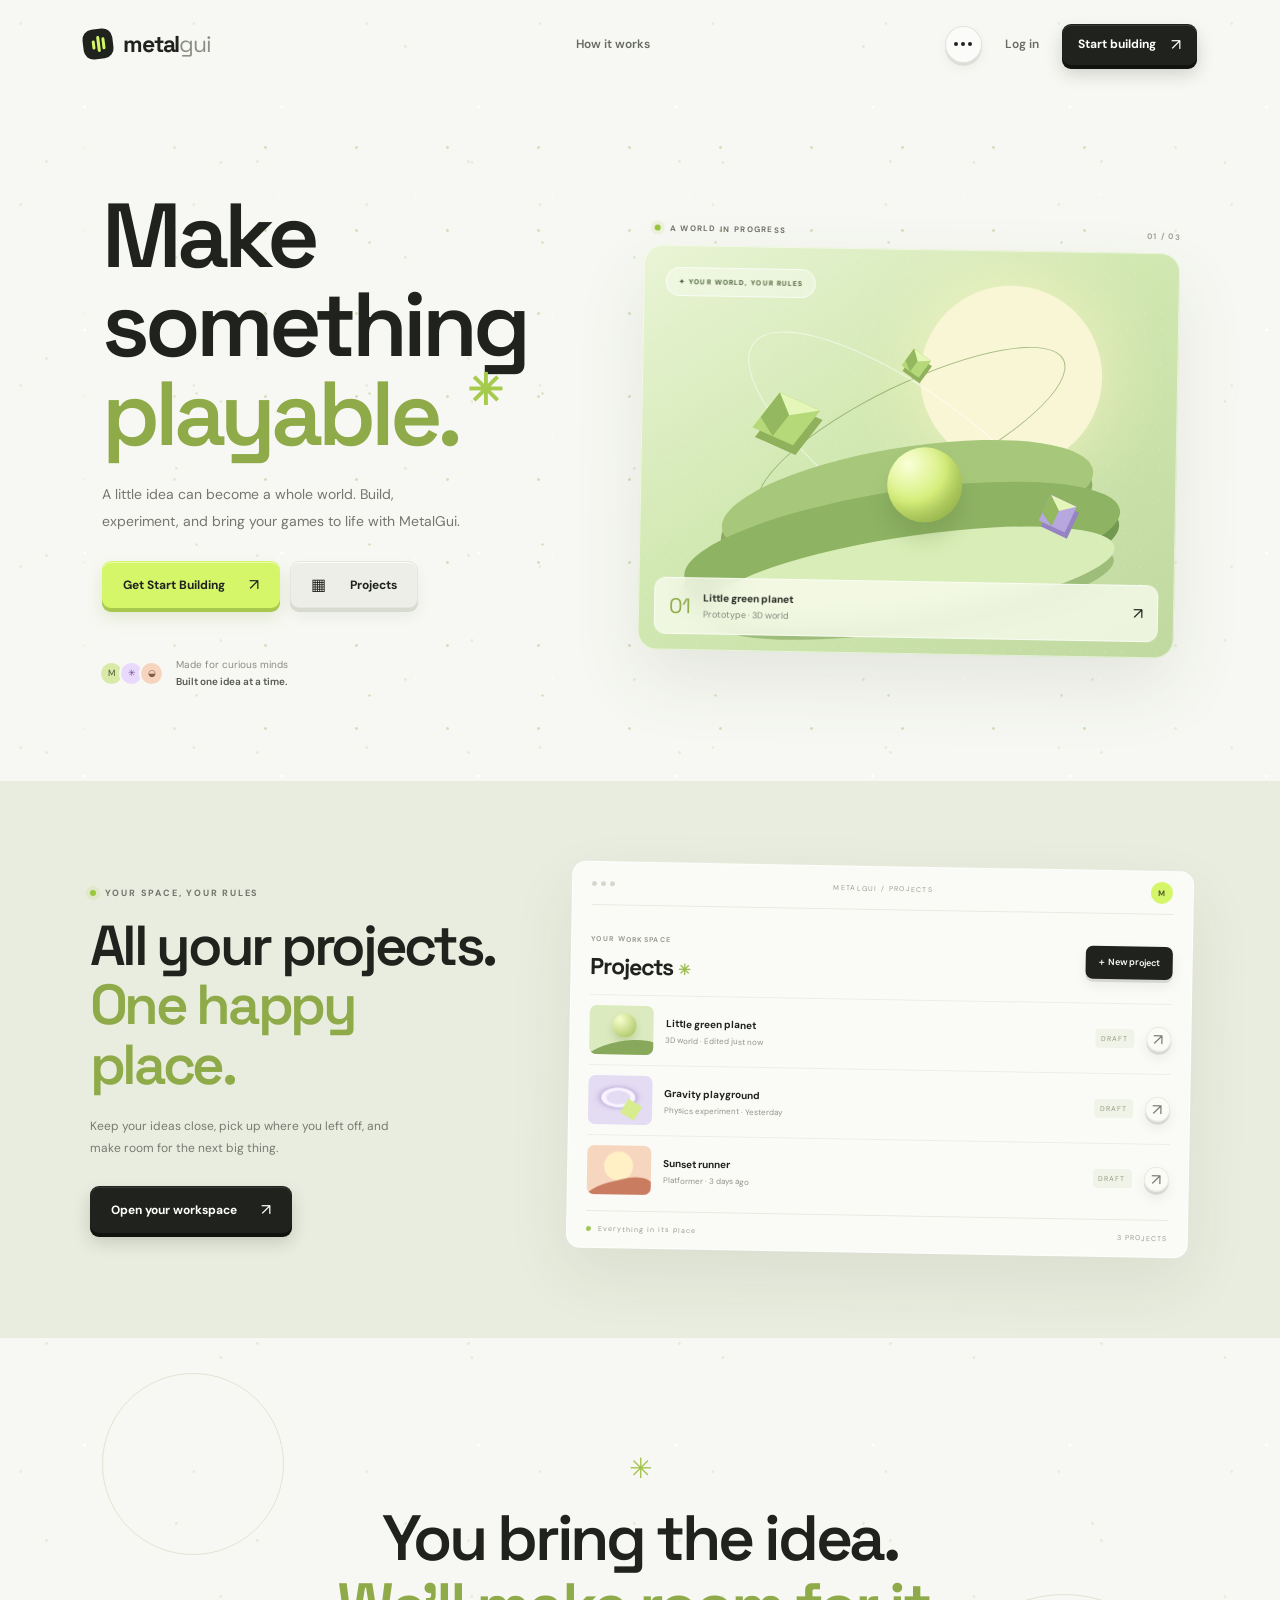
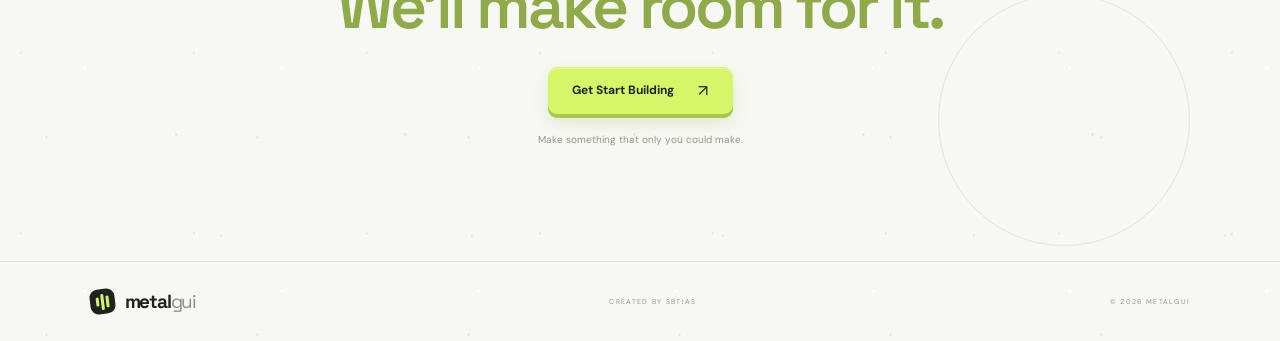
==== commit a7ffd3b0: "Remove misplaced background decorations and closing label" ====
--- a/index.html
+++ b/index.html
@@ -12,7 +12,6 @@
   <link rel="stylesheet" href="styles.css">
 </head>
 <body>
-  <div class="ambient ambient-one"></div><div class="ambient ambient-two"></div>
   <header class="topbar">
     <a class="brand" href="#" aria-label="MetalGui home"><span class="brand-mark"><i></i><i></i><i></i></span><span>metal<span class="brand-light">gui</span></span></a>
     <nav class="desktop-nav" aria-label="Main navigation">
@@ -54,7 +53,6 @@
           <div class="scene-pill">✦  YOUR WORLD, YOUR RULES</div>
           <div class="scene-caption"><span>01</span><div><b>Little green planet</b><small>Prototype · 3D world</small></div><span class="caption-arrow">↗</span></div>
         </div>
-        <div class="art-side-note">DREAM IT UP<br>THEN MAKE IT REAL</div>
       </div>
     </section>
 
@@ -63,7 +61,7 @@
       <div class="workspace-preview"><div class="window-bar"><div class="window-dots"><i></i><i></i><i></i></div><span>METALGUI / PROJECTS</span><span class="window-avatar">M</span></div><div class="preview-title"><div><small>YOUR WORKSPACE</small><h3>Projects <span>✳</span></h3></div><button class="new-project" id="newProject">＋ New project</button></div><div class="project-list" id="projectList"><article class="project-row"><div class="project-thumb thumb-green"><span class="thumb-orb"></span><span class="thumb-platform"></span></div><div class="project-info"><b>Little green planet</b><span>3D world · Edited just now</span></div><span class="project-status">DRAFT</span><button class="project-open" aria-label="Open Little green planet">↗</button></article><article class="project-row"><div class="project-thumb thumb-purple"><span class="thumb-ring"></span><span class="thumb-block"></span></div><div class="project-info"><b>Gravity playground</b><span>Physics experiment · Yesterday</span></div><span class="project-status">DRAFT</span><button class="project-open" aria-label="Open Gravity playground">↗</button></article><article class="project-row"><div class="project-thumb thumb-orange"><span class="thumb-sun"></span><span class="thumb-mountain"></span></div><div class="project-info"><b>Sunset runner</b><span>Platformer · 3 days ago</span></div><span class="project-status">DRAFT</span><button class="project-open" aria-label="Open Sunset runner">↗</button></article></div><div class="preview-footer"><span><i></i> Everything in its place</span><span>3 PROJECTS</span></div></div>
     </section>
 
-    <section class="closing" id="how-it-works"><div class="closing-star">✳</div><div class="eyebrow">NO PERFECT PLAN REQUIRED</div><h2>You bring the idea.<br><span>We'll make room for it.</span></h2><a class="button button-lime" href="#get-started">Get Start Building <span>↗</span></a><p>Make something that only you could make.</p></section>
+    <section class="closing" id="how-it-works"><div class="closing-star">✳</div><h2>You bring the idea.<br><span>We'll make room for it.</span></h2><a class="button button-lime" href="#get-started">Get Start Building <span>↗</span></a><p>Make something that only you could make.</p></section>
   </main>
 
   <footer class="footer"><a class="brand" href="#"><span class="brand-mark"><i></i><i></i><i></i></span><span>metal<span class="brand-light">gui</span></span></a><span>CREATED BY SBTIAS</span><span>© 2026 METALGUI</span></footer>
--- a/styles.css
+++ b/styles.css
@@ -17,3 +17,6 @@
 .showcase-card{box-shadow:0 4px 0 rgba(32,35,29,.06)}
 .showcase-card:hover{box-shadow:0 7px 0 rgba(32,35,29,.06),0 18px 40px #20231d10}
 @media(prefers-reduced-motion:reduce){.button,.bubble-button,.round-arrow,.new-project,.project-open{transition:none}}
+
+/* Removed the promotional ticker and discover showcase. */
+.ticker,.discover,.scroll-note{display:none!important}
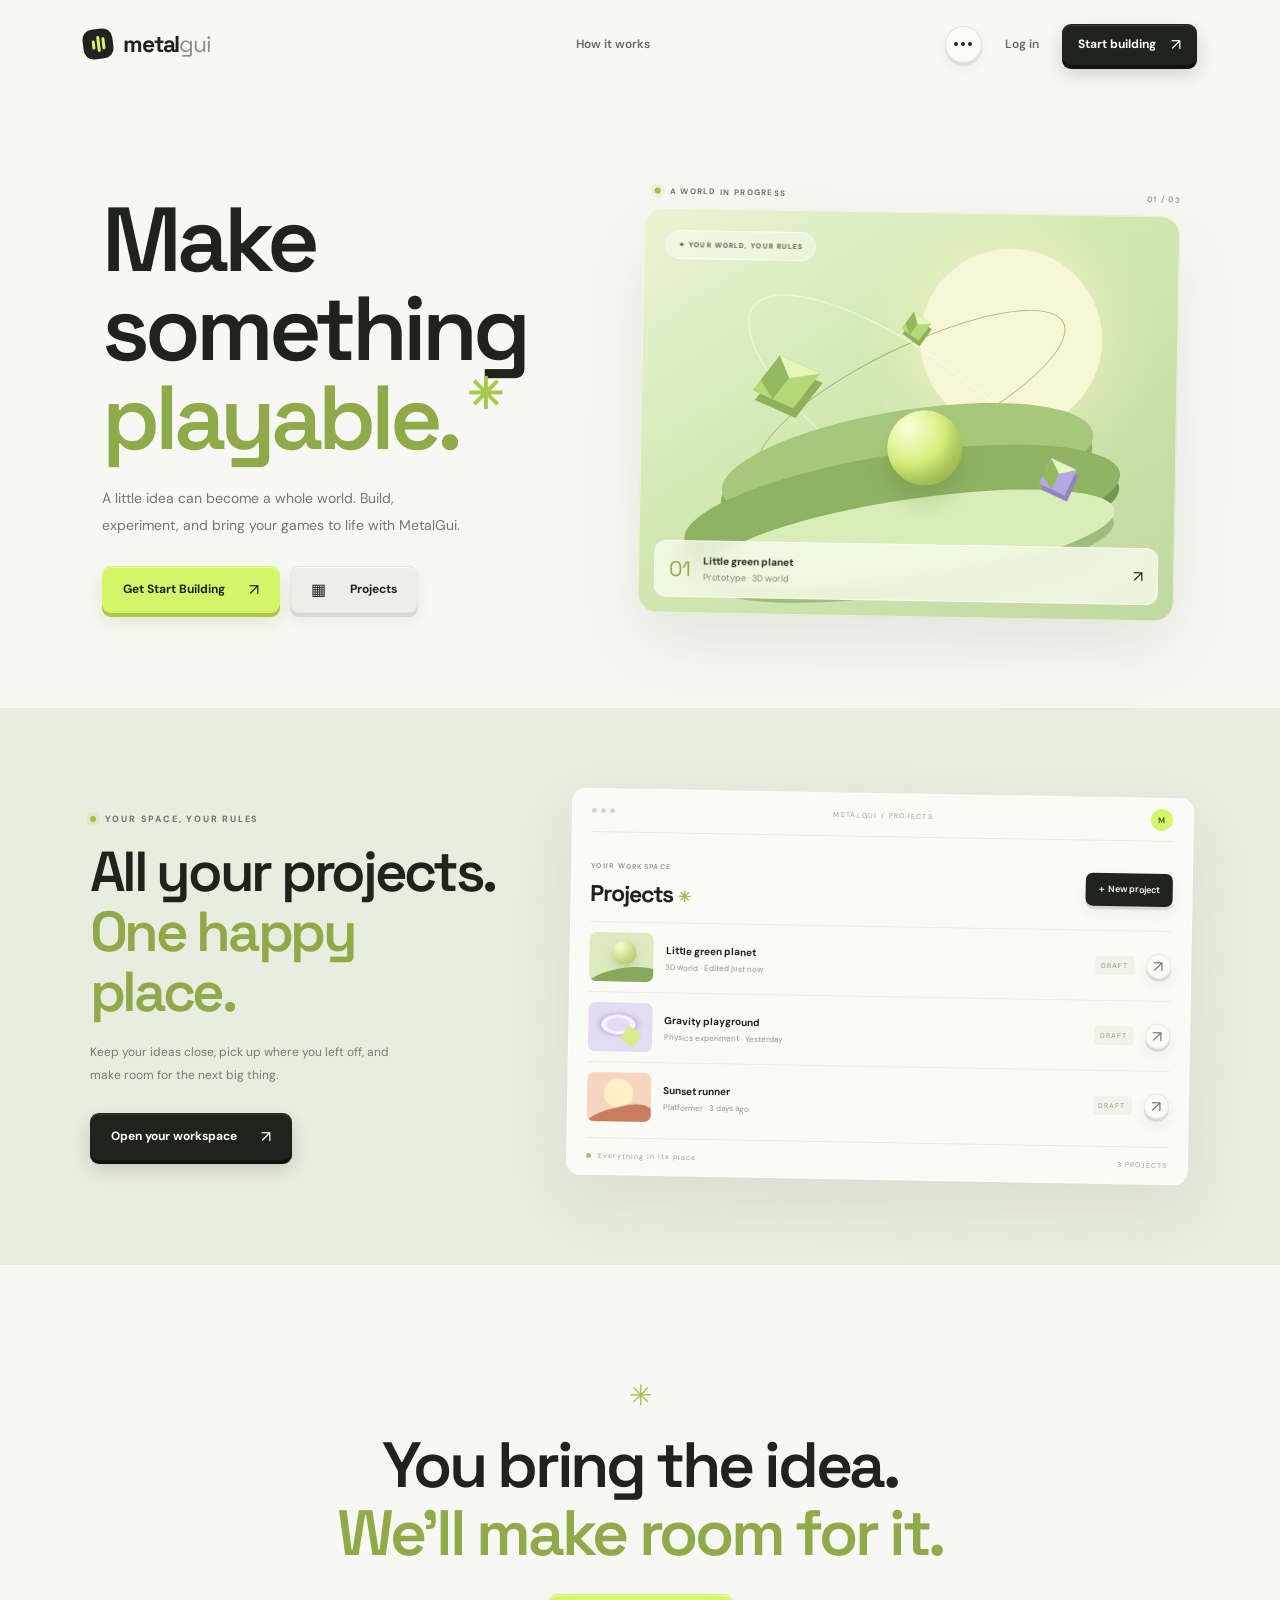
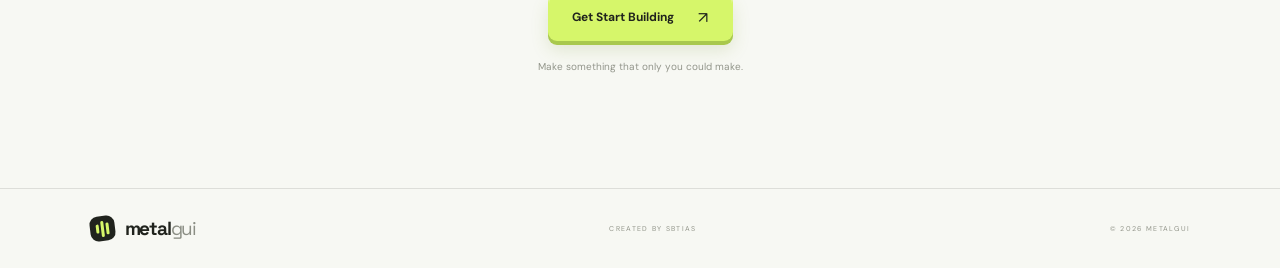
==== commit ee621747: "Remove hero footnote and avatar stack" ====
--- a/index.html
+++ b/index.html
@@ -37,7 +37,6 @@
           <a class="button button-lime" href="#workspace">Get Start Building <span>↗</span></a>
           <a class="button button-soft" href="#workspace"><span class="projects-icon">▦</span> Projects</a>
         </div>
-        <div class="hero-footnote"><span class="avatar-stack"><i>M</i><i>✳</i><i>◒</i></span><span>Made for curious minds<br><b>Built one idea at a time.</b></span></div>
       </div>
 
       <div class="hero-art" aria-label="Abstract preview of a game world">
--- a/styles.css
+++ b/styles.css
@@ -1,9 +1,7 @@
-:root{--ink:#20231d;--muted:#777a70;--paper:#f7f8f3;--lime:#d6f66a;--line:rgba(32,35,29,.12);--font:'DM Sans',sans-serif;--display:'Space Grotesk',sans-serif}*{box-sizing:border-box}html{scroll-behavior:smooth}body{margin:0;background:var(--paper);color:var(--ink);font-family:var(--font);overflow-x:hidden}a{color:inherit;text-decoration:none}button{font:inherit}.ambient{position:absolute;pointer-events:none;border-radius:50%;filter:blur(90px);opacity:.26;z-index:-1}.ambient-one{width:400px;height:400px;background:#d9f3a4;top:80px;right:10%}.ambient-two{width:340px;height:340px;background:#f5d6c3;top:400px;left:-160px}.topbar{height:88px;max-width:1440px;margin:auto;padding:0 6.5%;display:flex;align-items:center;justify-content:space-between;position:relative;z-index:10}.brand{display:inline-flex;align-items:center;gap:10px;font-family:var(--display);font-size:23px;font-weight:700;letter-spacing:-1.2px}.brand-light{font-weight:400;color:#8b8e84}.brand-mark{width:30px;height:30px;border-radius:10px;background:var(--ink);display:flex;align-items:center;justify-content:center;gap:2px;transform:rotate(-7deg)}.brand-mark i{width:3px;border-radius:4px;background:var(--lime);display:block}.brand-mark i:nth-child(1){height:9px}.brand-mark i:nth-child(2){height:16px}.brand-mark i:nth-child(3){height:12px}.desktop-nav{display:flex;gap:34px;margin-left:70px}.desktop-nav a,.login-link{font-size:12px;font-weight:600;color:#676a61;transition:color .2s}.desktop-nav a:hover,.login-link:hover{color:#171914}.nav-actions{display:flex;align-items:center;gap:23px}.bubble-button{width:37px;height:37px;border-radius:50%;border:1px solid var(--line);background:rgba(255,255,255,.55);display:flex;align-items:center;justify-content:center;gap:3px;cursor:pointer;transition:transform .2s,background .2s}.bubble-button:hover{transform:rotate(-8deg);background:white}.bubble-button span{height:4px;width:4px;border-radius:50%;background:var(--ink)}.button{min-height:47px;padding:0 20px;display:inline-flex;align-items:center;justify-content:center;gap:24px;border-radius:9px;font-size:12px;font-weight:700;transition:transform .2s,box-shadow .2s,background .2s;border:1px solid transparent}.button:hover{transform:translateY(-2px);box-shadow:0 8px 22px #20231d16}.button span{font-size:16px;font-weight:400}.button-dark{background:var(--ink);color:white}.button-dark:hover{background:#34382e}.nav-cta{min-height:41px;padding:0 15px;gap:15px}.button-lime{background:var(--lime);color:var(--ink)}.button-lime:hover{background:#c8ec51}.button-soft{background:#eceee7;border-color:#e5e7df}.bubble-menu{position:absolute;right:6.5%;top:72px;width:210px;padding:9px;background:rgba(255,255,255,.9);backdrop-filter:blur(20px);border:1px solid #ffffff;border-radius:14px;box-shadow:0 18px 45px #20231d14}.bubble-menu a{display:flex;justify-content:space-between;padding:12px;border-radius:8px;font-size:12px;font-weight:600}.bubble-menu a:hover{background:#f0f2e9}.hero{max-width:1440px;margin:auto;min-height:620px;padding:77px 8% 66px;display:grid;grid-template-columns:.95fr 1.05fr;gap:5%;align-items:center;position:relative}.hero-copy{padding:0 0 25px;z-index:2}.eyebrow{font-size:9px;font-weight:700;letter-spacing:1.8px;color:#70746a;display:flex;align-items:center;gap:9px}.status-dot,.live-pip{width:6px;height:6px;border-radius:50%;background:#9bc63c;display:inline-block;box-shadow:0 0 0 4px #9bc63c1f}.hero h1,.section-heading h2,.workspace-copy h2,.closing h2{font-family:var(--display);font-weight:600;letter-spacing:-5px;font-size:clamp(58px,7.1vw,100px);line-height:.98;margin:27px 0 22px}.headline-accent,.section-heading h2 span,.workspace-copy h2 span,.closing h2 span{color:#8eaa49}.headline-period{font-size:43px;letter-spacing:0;color:#a6ca4b;vertical-align:top;margin-left:9px}.hero-description{font-size:14px;line-height:1.9;color:#74776e;max-width:365px;margin:0 0 27px}.hero-actions{display:flex;align-items:center;gap:10px}.projects-icon{font-size:16px}.hero-footnote{display:flex;align-items:center;gap:12px;margin-top:48px;font-size:10px;line-height:1.7;color:#8a8d83}.hero-footnote b{font-weight:600;color:#55594f}.avatar-stack{display:flex;padding-left:2px}.avatar-stack i{width:25px;height:25px;border:2px solid var(--paper);border-radius:50%;margin-left:-5px;display:flex;align-items:center;justify-content:center;font-style:normal;font-size:9px;background:#d8e9a8;color:#48572b}.avatar-stack i:nth-child(2){background:#e9d9fc;color:#69528c}.avatar-stack i:nth-child(3){background:#f7d4be;color:#835d42}.hero-art{position:relative;max-width:560px;width:100%;justify-self:end;transform:rotate(1deg)}.art-label{display:flex;align-items:center;gap:9px;font-size:8px;font-weight:700;letter-spacing:1.3px;color:#73766b;margin:0 0 12px 10px}.label-number{margin-left:auto;color:#a1a398}.art-scene{height:405px;border-radius:19px;overflow:hidden;position:relative;background:linear-gradient(145deg,#e9f4d5 0%,#d3e9b4 42%,#c0d9a0 100%);box-shadow:0 30px 70px #42572c1b,inset 0 0 0 1px #ffffff8c}.art-scene:before{content:'';position:absolute;inset:0;background-image:radial-gradient(#ffffffa6 .7px,transparent .7px);background-size:17px 17px;opacity:.55}.sun-disc{position:absolute;width:182px;height:182px;right:76px;top:35px;border-radius:50%;background:#f9f6d6;box-shadow:0 0 75px #fff7c6b8}.scene-orbit{position:absolute;border:1px solid #7b9b55a1;border-radius:50%;width:340px;height:100px;left:100px;top:135px;transform:rotate(-27deg)}.orbit-b{width:390px;height:132px;left:75px;top:143px;transform:rotate(35deg);border-color:#ffffff9c}.scene-platform{position:absolute;left:15%;width:70%;height:105px;border-radius:50%;transform:rotate(-9deg) skewX(-12deg)}.platform-back{top:198px;background:#a7c87a;box-shadow:0 12px 0 #8cad63}.platform-mid{top:242px;left:8%;width:82%;background:#8eb363;box-shadow:0 13px 0 #739951}.platform-front{top:287px;left:13%;width:76%;height:82px;background:#d9edb8;box-shadow:0 12px 0 #9ebd7b}.scene-sphere{position:absolute;width:75px;height:75px;left:46%;top:198px;border-radius:50%;background:radial-gradient(circle at 28% 23%,#faffd8,#d6ef7b 48%,#8eaf45 100%);box-shadow:inset -10px -12px 15px #637e2d33,0 17px 20px #546d3233;z-index:4}.floating-cube{position:absolute;width:44px;height:44px;background:#b5d879;transform:rotate(30deg) skew(-7deg,-7deg);z-index:3;box-shadow:8px 8px 0 #90b15b}.floating-cube:before{content:'';position:absolute;inset:0;background:#e5f6b9;clip-path:polygon(0 0,100% 0,50% 40%)}.floating-cube span{position:absolute;inset:0;background:#94b85f;clip-path:polygon(0 0,50% 40%,50% 100%,0 70%)}.cube-one{top:150px;left:23%}.cube-two{top:240px;right:18%;transform:scale(.65) rotate(24deg);background:#b7a7df;box-shadow:7px 7px 0 #9684c2}.cube-three{top:92px;left:47%;transform:scale(.48) rotate(35deg)}.scene-pill{position:absolute;left:22px;top:22px;border:1px solid #ffffffad;background:#ffffff60;backdrop-filter:blur(8px);border-radius:30px;padding:9px 12px;font-size:7px;letter-spacing:1.1px;font-weight:700;color:#51643b;z-index:5}.scene-caption{position:absolute;bottom:16px;left:16px;right:16px;display:flex;align-items:center;gap:12px;padding:13px 14px;border:1px solid #ffffffaa;background:#f9fbedc9;backdrop-filter:blur(12px);border-radius:12px;z-index:6}.scene-caption>span:first-child{font-family:var(--display);font-size:21px;color:#8eaa49}.scene-caption div{display:flex;flex-direction:column;gap:4px}.scene-caption b{font-size:10px}.scene-caption small{font-size:9px;color:#82867a}.caption-arrow{margin-left:auto;font-size:16px}.art-side-note{position:absolute;right:-30px;top:125px;writing-mode:vertical-rl;font-size:7px;letter-spacing:1.7px;line-height:1.8;color:#8c9182}.scroll-note{position:absolute;bottom:27px;left:8%;display:flex;align-items:center;gap:10px;font-size:8px;letter-spacing:1.5px;color:#9a9d93}.scroll-note span{width:22px;height:1px;background:#a9ad9f}.ticker{overflow:hidden;border-top:1px solid var(--line);border-bottom:1px solid var(--line);padding:17px 0;background:#f0f2e9}.ticker-track{display:flex;align-items:center;justify-content:space-around;gap:30px;white-space:nowrap;font-family:var(--display);font-size:10px;letter-spacing:1.5px;font-weight:600;color:#656a5b}.ticker-track i{font-style:normal;color:#9bbd4d;font-size:16px}.section{max-width:1280px;margin:auto;padding:118px 7% 125px}.section-heading{display:flex;justify-content:space-between;align-items:end;gap:40px;margin-bottom:43px}.section-heading h2,.workspace-copy h2,.closing h2{font-size:clamp(42px,5vw,64px);letter-spacing:-3.3px;line-height:1.06;margin:17px 0 0}.section-heading>p{max-width:290px;font-size:12px;line-height:1.9;color:#777a70;margin:0 0 5px}.showcase-grid{display:grid;grid-template-columns:repeat(3,1fr);gap:16px}.showcase-card{border-radius:16px;padding:17px 17px 18px;min-width:0;transition:transform .25s,box-shadow .25s}.showcase-card:hover{transform:translateY(-5px);box-shadow:0 18px 40px #20231d10}.card-lime{background:#e6efcf}.card-lilac{background:#e9e3f5}.card-peach{background:#f6e3d5}.card-topline{display:flex;justify-content:space-between;font-size:8px;letter-spacing:1.3px;font-weight:700;color:#686e5d}.mini-world{height:190px;margin:12px 0;position:relative;overflow:hidden;border-radius:10px}.world-one{background:linear-gradient(160deg,#d9eea9,#b5d67e)}.mini-sun{position:absolute;right:19%;top:20px;width:65px;height:65px;border-radius:50%;background:#fff6d1;box-shadow:0 0 30px #fff9d6}.mini-ground{position:absolute;width:130%;height:90px;left:-15%;bottom:-20px;border-radius:50%;background:#82a95b;transform:rotate(-10deg);box-shadow:0 -12px 0 #9bc56c}.mini-character{position:absolute;bottom:61px;left:44%;width:29px;height:35px;border-radius:45% 45% 35% 35%;background:#4c6540;box-shadow:inset -6px -4px #34492b;transform:rotate(-8deg)}.mini-character:before{content:'';position:absolute;width:8px;height:8px;background:#f8f7d8;border-radius:50%;right:4px;top:8px}.mini-cloud{position:absolute;width:55px;height:14px;border-radius:20px;background:#ffffffa8;top:48px}.cloud-a{left:15%}.cloud-b{right:10%;top:82px;transform:scale(.7)}.world-two{background:linear-gradient(140deg,#b9a9e7,#d9c9f2)}.neon-ring{position:absolute;width:140px;height:140px;border:10px solid #f5f0ff;border-radius:50%;left:calc(50% - 70px);top:22px;transform:rotateX(55deg) rotate(-25deg);box-shadow:0 0 20px #fff9}.neon-ball{position:absolute;width:46px;height:46px;border-radius:50%;background:radial-gradient(circle at 30% 25%,#fff,#b3e8dc 45%,#7faaa9);left:calc(50% - 23px);top:68px;box-shadow:0 15px 24px #7466a84a}.neon-block{position:absolute;width:31px;height:31px;background:#f6d4a4;transform:rotate(30deg);box-shadow:5px 5px #d3a879}.block-a{left:17%;bottom:37px}.block-b{right:17%;top:37px;background:#e5f2ac;box-shadow:5px 5px #a8b66b}.block-c{right:29%;bottom:28px;transform:scale(.6) rotate(30deg);background:#b7d9f0;box-shadow:5px 5px #87b2d1}.world-three{background:linear-gradient(160deg,#f8cba8,#ef9d80)}.arcade-sky{position:absolute;inset:0;background:radial-gradient(ellipse at 50% 30%,#ffe5a8 0,transparent 48%)}.arcade-platform{position:absolute;width:140%;height:90px;bottom:-29px;left:-20%;background:#b96954;border-radius:50%;transform:rotate(-8deg);box-shadow:0 -11px #d77f63}.arcade-player{position:absolute;width:35px;height:42px;left:43%;bottom:44px;border-radius:9px 9px 4px 4px;background:#f9edcc;box-shadow:inset -8px 0 #e7cba0;transform:rotate(5deg)}.arcade-player:before{content:'';position:absolute;width:6px;height:6px;border-radius:50%;background:#4f453d;top:11px;right:7px}.arcade-star{position:absolute;color:#fff4d1;font-size:27px}.star-a{top:31px;left:21%}.star-b{top:69px;right:19%;font-size:20px}.card-bottom{display:flex;align-items:center;justify-content:space-between;gap:8px}.card-bottom h3{font-family:var(--display);font-size:15px;letter-spacing:-.4px;margin:0 0 6px}.card-bottom p{font-size:10px;color:#77796f;margin:0}.round-arrow{width:31px;height:31px;flex:0 0 auto;border:1px solid #20231d22;border-radius:50%;display:flex;align-items:center;justify-content:center;font-size:14px}.workspace-section{padding:85px max(7%,calc((100% - 1120px)/2));background:#e9eddf;display:grid;grid-template-columns:.8fr 1.2fr;align-items:center;gap:65px}.workspace-copy h2{font-size:clamp(40px,4.4vw,57px)}.workspace-copy>p{font-size:12px;line-height:1.9;color:#777a70;max-width:300px;margin:20px 0 26px}.workspace-preview{border:1px solid #ffffffb5;background:#fafbf7;border-radius:14px;padding:0 19px 14px;box-shadow:0 25px 65px #303b2115;transform:rotate(1deg)}.window-bar{height:43px;display:flex;align-items:center;justify-content:space-between;border-bottom:1px solid #e8eae2;font-size:7px;letter-spacing:1.3px;color:#9a9d92}.window-dots{display:flex;gap:4px}.window-dots i{width:5px;height:5px;border-radius:50%;background:#d6d8ce}.window-avatar{width:22px;height:22px;border-radius:50%;display:flex;align-items:center;justify-content:center;background:var(--lime);font-size:8px;font-weight:700;color:#52602f}.preview-title{display:flex;align-items:center;justify-content:space-between;padding:20px 0 13px}.preview-title small{font-size:7px;letter-spacing:1.3px;color:#999c92;font-weight:700}.preview-title h3{font-family:var(--display);font-size:23px;letter-spacing:-1px;margin:5px 0 0}.preview-title h3 span{color:#9fbd55;font-size:15px}.new-project{border:0;background:var(--ink);color:white;border-radius:7px;padding:10px 12px;font-size:9px;font-weight:600;cursor:pointer;transition:background .2s}.new-project:hover{background:#464b3e}.project-row{display:flex;align-items:center;gap:12px;padding:10px 0;border-top:1px solid #eceee7}.project-thumb{height:49px;width:64px;flex:0 0 auto;border-radius:7px;position:relative;overflow:hidden}.thumb-green{background:#dcebbf}.thumb-orb{position:absolute;width:24px;height:24px;top:8px;left:23px;border-radius:50%;background:radial-gradient(circle at 30% 25%,#f7ffcc,#9fbd55);box-shadow:0 5px 8px #526d2b33}.thumb-platform{position:absolute;width:80px;height:30px;left:-8px;bottom:-17px;border-radius:50%;background:#88a85b;transform:rotate(-12deg)}.thumb-purple{background:#e4dcf3}.thumb-ring{position:absolute;width:34px;height:34px;border:5px solid #f8f3ff;border-radius:50%;left:13px;top:5px;transform:rotateX(55deg);box-shadow:0 0 9px #9e8bc4}.thumb-block{position:absolute;width:16px;height:16px;background:#d6ec8d;right:13px;bottom:7px;transform:rotate(30deg)}.thumb-orange{background:#f7d6c0}.thumb-sun{position:absolute;width:29px;height:29px;background:#fff0c5;border-radius:50%;top:6px;left:17px}.thumb-mountain{position:absolute;width:70px;height:30px;bottom:-16px;left:-3px;background:#c97c60;transform:rotate(-15deg);border-radius:40%}.project-info{display:flex;flex-direction:column;gap:5px;min-width:0}.project-info b{font-size:10px;font-weight:700}.project-info span{font-size:8px;color:#91948a}.project-status{margin-left:auto;font-size:7px;letter-spacing:1px;color:#919b7c;background:#f0f3e8;border-radius:4px;padding:5px 6px}.project-open{border:1px solid #e7e9e1;border-radius:50%;width:25px;height:25px;background:transparent;color:#777a70;cursor:pointer}.project-open:hover{background:#eef2e3}.preview-footer{border-top:1px solid #e8eae2;display:flex;justify-content:space-between;padding-top:13px;margin-top:6px;font-size:7px;letter-spacing:1px;color:#999c92}.preview-footer span:first-child{display:flex;align-items:center;gap:7px}.preview-footer i{width:5px;height:5px;background:#a3c65b;border-radius:50%}.closing{text-align:center;padding:112px 20px 105px;position:relative;overflow:hidden}.closing:before,.closing:after{content:'';position:absolute;width:180px;height:180px;border:1px solid #dfe5d2;border-radius:50%;z-index:-1}.closing:before{left:8%;top:35px}.closing:after{right:7%;bottom:15px;width:250px;height:250px}.closing-star{font-size:28px;color:#a2c44f;margin-bottom:17px}.closing h2{margin:18px 0 26px}.closing .button{min-width:185px}.closing>p{font-size:10px;color:#92958a;margin-top:19px}.footer{min-height:80px;border-top:1px solid var(--line);padding:20px 7%;display:flex;align-items:center;justify-content:space-between;gap:20px}.footer .brand{font-size:19px}.footer .brand-mark{width:25px;height:25px;border-radius:8px}.footer>span{font-size:7px;letter-spacing:1.3px;color:#92958a}.toast{position:fixed;bottom:22px;left:50%;transform:translate(-50%,20px);background:#20231d;color:#fff;padding:12px 17px;border-radius:9px;font-size:12px;box-shadow:0 10px 30px #0002;opacity:0;pointer-events:none;transition:all .25s;z-index:50}.toast.show{opacity:1;transform:translate(-50%,0)}@media(min-width:1440px){.hero{padding-top:90px;padding-bottom:80px}.hero h1{font-size:100px}}@media(max-width:900px){.topbar{padding:0 5%;height:76px}.desktop-nav{margin-left:0;gap:20px}.nav-actions{gap:13px}.hero{padding:65px 6% 80px;gap:3%;grid-template-columns:1fr 1fr;min-height:560px}.hero h1{font-size:clamp(55px,7vw,75px);letter-spacing:-4px}.art-scene{height:340px}.sun-disc{width:140px;height:140px}.scene-platform{top:185px}.platform-mid{top:220px}.platform-front{top:258px}.scene-sphere{top:182px}.art-side-note{right:-20px}.section{padding:90px 6%}.workspace-section{padding:75px 6%;gap:35px}.workspace-preview{padding:0 13px 12px}}@media(max-width:650px){.topbar{height:70px;padding:0 20px}.brand{font-size:21px}.desktop-nav,.login-link{display:none}.nav-actions{gap:10px}.nav-cta{display:none}.bubble-menu{right:20px;top:62px}.hero{display:flex;flex-direction:column;align-items:stretch;padding:57px 23px 75px;gap:42px}.hero-copy{padding:0}.hero h1{font-size:clamp(60px,14vw,82px);letter-spacing:-4px}.hero-description{font-size:13px;max-width:340px}.hero-footnote{margin-top:32px}.hero-art{width:calc(100% - 12px);align-self:center;max-width:480px}.art-scene{height:330px}.art-side-note{right:-17px;font-size:6px}.scroll-note{left:23px;bottom:25px}.ticker-track{justify-content:flex-start;gap:25px;animation:marquee 25s linear infinite}.ticker{padding:15px 0}.section{padding:78px 22px}.section-heading{display:block;margin-bottom:29px}.section-heading h2,.workspace-copy h2,.closing h2{font-size:clamp(42px,10vw,57px);letter-spacing:-2.7px}.section-heading>p{margin-top:19px;max-width:340px}.showcase-grid{grid-template-columns:1fr;gap:13px}.showcase-card{padding:16px}.mini-world{height:210px}.workspace-section{grid-template-columns:1fr;padding:70px 22px;gap:33px}.workspace-copy>p{max-width:340px}.workspace-preview{transform:none;padding:0 12px 12px}.project-row{gap:8px}.project-thumb{width:54px;height:44px}.project-info b{font-size:9px}.project-info span{font-size:7px}.project-status{display:none}.closing{padding:88px 18px 82px}.closing:before{left:-100px}.closing:after{right:-160px}.footer{padding:23px;flex-wrap:wrap}.footer>span:nth-child(2){display:none}.footer>span:last-child{margin-left:auto;font-size:6px}}@keyframes marquee{from{transform:translateX(0)}to{transform:translateX(-30%)}}@media(prefers-reduced-motion:reduce){*,*::before,*::after{scroll-behavior:auto!important;animation:none!important;transition:none!important}}
+:root{--ink:#20231d;--muted:#777a70;--paper:#f7f8f3;--lime:#d6f66a;--line:rgba(32,35,29,.12);--font:'DM Sans',sans-serif;--display:'Space Grotesk',sans-serif}*{box-sizing:border-box}html{scroll-behavior:smooth}body{margin:0;background:var(--paper);color:var(--ink);font-family:var(--font);overflow-x:hidden}a{color:inherit;text-decoration:none}button{font:inherit}.topbar{height:88px;max-width:1440px;margin:auto;padding:0 6.5%;display:flex;align-items:center;justify-content:space-between;position:relative;z-index:10}.brand{display:inline-flex;align-items:center;gap:10px;font-family:var(--display);font-size:23px;font-weight:700;letter-spacing:-1.2px}.brand-light{font-weight:400;color:#8b8e84}.brand-mark{width:30px;height:30px;border-radius:10px;background:var(--ink);display:flex;align-items:center;justify-content:center;gap:2px;transform:rotate(-7deg)}.brand-mark i{width:3px;border-radius:4px;background:var(--lime);display:block}.brand-mark i:nth-child(1){height:9px}.brand-mark i:nth-child(2){height:16px}.brand-mark i:nth-child(3){height:12px}.desktop-nav{display:flex;gap:34px;margin-left:70px}.desktop-nav a,.login-link{font-size:12px;font-weight:600;color:#676a61;transition:color .2s}.desktop-nav a:hover,.login-link:hover{color:#171914}.nav-actions{display:flex;align-items:center;gap:23px}.bubble-button{width:37px;height:37px;border-radius:50%;border:1px solid var(--line);background:rgba(255,255,255,.55);display:flex;align-items:center;justify-content:center;gap:3px;cursor:pointer;transition:transform .2s,background .2s}.bubble-button:hover{transform:rotate(-8deg);background:white}.bubble-button span{height:4px;width:4px;border-radius:50%;background:var(--ink)}.button{min-height:47px;padding:0 20px;display:inline-flex;align-items:center;justify-content:center;gap:24px;border-radius:9px;font-size:12px;font-weight:700;transition:transform .2s,box-shadow .2s,background .2s;border:1px solid transparent}.button:hover{transform:translateY(-2px);box-shadow:0 8px 22px #20231d16}.button span{font-size:16px;font-weight:400}.button-dark{background:var(--ink);color:white}.button-dark:hover{background:#34382e}.nav-cta{min-height:41px;padding:0 15px;gap:15px}.button-lime{background:var(--lime);color:var(--ink)}.button-lime:hover{background:#c8ec51}.button-soft{background:#eceee7;border-color:#e5e7df}.bubble-menu{position:absolute;right:6.5%;top:72px;width:210px;padding:9px;background:rgba(255,255,255,.9);backdrop-filter:blur(20px);border:1px solid #ffffff;border-radius:14px;box-shadow:0 18px 45px #20231d14}.bubble-menu a{display:flex;justify-content:space-between;padding:12px;border-radius:8px;font-size:12px;font-weight:600}.bubble-menu a:hover{background:#f0f2e9}.hero{max-width:1440px;margin:auto;min-height:620px;padding:77px 8% 66px;display:grid;grid-template-columns:.95fr 1.05fr;gap:5%;align-items:center;position:relative}.hero-copy{padding:0 0 25px;z-index:2}.eyebrow{font-size:9px;font-weight:700;letter-spacing:1.8px;color:#70746a;display:flex;align-items:center;gap:9px}.status-dot,.live-pip{width:6px;height:6px;border-radius:50%;background:#9bc63c;display:inline-block;box-shadow:0 0 0 4px #9bc63c1f}.hero h1,.section-heading h2,.workspace-copy h2,.closing h2{font-family:var(--display);font-weight:600;letter-spacing:-5px;font-size:clamp(58px,7.1vw,100px);line-height:.98;margin:27px 0 22px}.headline-accent,.section-heading h2 span,.workspace-copy h2 span,.closing h2 span{color:#8eaa49}.headline-period{font-size:43px;letter-spacing:0;color:#a6ca4b;vertical-align:top;margin-left:9px}.hero-description{font-size:14px;line-height:1.9;color:#74776e;max-width:365px;margin:0 0 27px}.hero-actions{display:flex;align-items:center;gap:10px}.projects-icon{font-size:16px}.hero-footnote{display:flex;align-items:center;gap:12px;margin-top:48px;font-size:10px;line-height:1.7;color:#8a8d83}.hero-footnote b{font-weight:600;color:#55594f}.avatar-stack{display:flex;padding-left:2px}.avatar-stack i{width:25px;height:25px;border:2px solid var(--paper);border-radius:50%;margin-left:-5px;display:flex;align-items:center;justify-content:center;font-style:normal;font-size:9px;background:#d8e9a8;color:#48572b}.avatar-stack i:nth-child(2){background:#e9d9fc;color:#69528c}.avatar-stack i:nth-child(3){background:#f7d4be;color:#835d42}.hero-art{position:relative;max-width:560px;width:100%;justify-self:end;transform:rotate(1deg)}.art-label{display:flex;align-items:center;gap:9px;font-size:8px;font-weight:700;letter-spacing:1.3px;color:#73766b;margin:0 0 12px 10px}.label-number{margin-left:auto;color:#a1a398}.art-scene{height:405px;border-radius:19px;overflow:hidden;position:relative;background:linear-gradient(145deg,#e9f4d5 0%,#d3e9b4 42%,#c0d9a0 100%);box-shadow:0 30px 70px #42572c1b,inset 0 0 0 1px #ffffff8c}.art-scene:before{content:'';position:absolute;inset:0;background-image:radial-gradient(#ffffffa6 .7px,transparent .7px);background-size:17px 17px;opacity:.55}.sun-disc{position:absolute;width:182px;height:182px;right:76px;top:35px;border-radius:50%;background:#f9f6d6;box-shadow:0 0 75px #fff7c6b8}.scene-orbit{position:absolute;border:1px solid #7b9b55a1;border-radius:50%;width:340px;height:100px;left:100px;top:135px;transform:rotate(-27deg)}.orbit-b{width:390px;height:132px;left:75px;top:143px;transform:rotate(35deg);border-color:#ffffff9c}.scene-platform{position:absolute;left:15%;width:70%;height:105px;border-radius:50%;transform:rotate(-9deg) skewX(-12deg)}.platform-back{top:198px;background:#a7c87a;box-shadow:0 12px 0 #8cad63}.platform-mid{top:242px;left:8%;width:82%;background:#8eb363;box-shadow:0 13px 0 #739951}.platform-front{top:287px;left:13%;width:76%;height:82px;background:#d9edb8;box-shadow:0 12px 0 #9ebd7b}.scene-sphere{position:absolute;width:75px;height:75px;left:46%;top:198px;border-radius:50%;background:radial-gradient(circle at 28% 23%,#faffd8,#d6ef7b 48%,#8eaf45 100%);box-shadow:inset -10px -12px 15px #637e2d33,0 17px 20px #546d3233;z-index:4}.floating-cube{position:absolute;width:44px;height:44px;background:#b5d879;transform:rotate(30deg) skew(-7deg,-7deg);z-index:3;box-shadow:8px 8px 0 #90b15b}.floating-cube:before{content:'';position:absolute;inset:0;background:#e5f6b9;clip-path:polygon(0 0,100% 0,50% 40%)}.floating-cube span{position:absolute;inset:0;background:#94b85f;clip-path:polygon(0 0,50% 40%,50% 100%,0 70%)}.cube-one{top:150px;left:23%}.cube-two{top:240px;right:18%;transform:scale(.65) rotate(24deg);background:#b7a7df;box-shadow:7px 7px 0 #9684c2}.cube-three{top:92px;left:47%;transform:scale(.48) rotate(35deg)}.scene-pill{position:absolute;left:22px;top:22px;border:1px solid #ffffffad;background:#ffffff60;backdrop-filter:blur(8px);border-radius:30px;padding:9px 12px;font-size:7px;letter-spacing:1.1px;font-weight:700;color:#51643b;z-index:5}.scene-caption{position:absolute;bottom:16px;left:16px;right:16px;display:flex;align-items:center;gap:12px;padding:13px 14px;border:1px solid #ffffffaa;background:#f9fbedc9;backdrop-filter:blur(12px);border-radius:12px;z-index:6}.scene-caption>span:first-child{font-family:var(--display);font-size:21px;color:#8eaa49}.scene-caption div{display:flex;flex-direction:column;gap:4px}.scene-caption b{font-size:10px}.scene-caption small{font-size:9px;color:#82867a}.caption-arrow{margin-left:auto;font-size:16px}.scroll-note{position:absolute;bottom:27px;left:8%;display:flex;align-items:center;gap:10px;font-size:8px;letter-spacing:1.5px;color:#9a9d93}.scroll-note span{width:22px;height:1px;background:#a9ad9f}.ticker{overflow:hidden;border-top:1px solid var(--line);border-bottom:1px solid var(--line);padding:17px 0;background:#f0f2e9}.ticker-track{display:flex;align-items:center;justify-content:space-around;gap:30px;white-space:nowrap;font-family:var(--display);font-size:10px;letter-spacing:1.5px;font-weight:600;color:#656a5b}.ticker-track i{font-style:normal;color:#9bbd4d;font-size:16px}.section{max-width:1280px;margin:auto;padding:118px 7% 125px}.section-heading{display:flex;justify-content:space-between;align-items:end;gap:40px;margin-bottom:43px}.section-heading h2,.workspace-copy h2,.closing h2{font-size:clamp(42px,5vw,64px);letter-spacing:-3.3px;line-height:1.06;margin:17px 0 0}.section-heading>p{max-width:290px;font-size:12px;line-height:1.9;color:#777a70;margin:0 0 5px}.showcase-grid{display:grid;grid-template-columns:repeat(3,1fr);gap:16px}.showcase-card{border-radius:16px;padding:17px 17px 18px;min-width:0;transition:transform .25s,box-shadow .25s}.showcase-card:hover{transform:translateY(-5px);box-shadow:0 18px 40px #20231d10}.card-lime{background:#e6efcf}.card-lilac{background:#e9e3f5}.card-peach{background:#f6e3d5}.card-topline{display:flex;justify-content:space-between;font-size:8px;letter-spacing:1.3px;font-weight:700;color:#686e5d}.mini-world{height:190px;margin:12px 0;position:relative;overflow:hidden;border-radius:10px}.world-one{background:linear-gradient(160deg,#d9eea9,#b5d67e)}.mini-sun{position:absolute;right:19%;top:20px;width:65px;height:65px;border-radius:50%;background:#fff6d1;box-shadow:0 0 30px #fff9d6}.mini-ground{position:absolute;width:130%;height:90px;left:-15%;bottom:-20px;border-radius:50%;background:#82a95b;transform:rotate(-10deg);box-shadow:0 -12px 0 #9bc56c}.mini-character{position:absolute;bottom:61px;left:44%;width:29px;height:35px;border-radius:45% 45% 35% 35%;background:#4c6540;box-shadow:inset -6px -4px #34492b;transform:rotate(-8deg)}.mini-character:before{content:'';position:absolute;width:8px;height:8px;background:#f8f7d8;border-radius:50%;right:4px;top:8px}.mini-cloud{position:absolute;width:55px;height:14px;border-radius:20px;background:#ffffffa8;top:48px}.cloud-a{left:15%}.cloud-b{right:10%;top:82px;transform:scale(.7)}.world-two{background:linear-gradient(140deg,#b9a9e7,#d9c9f2)}.neon-ring{position:absolute;width:140px;height:140px;border:10px solid #f5f0ff;border-radius:50%;left:calc(50% - 70px);top:22px;transform:rotateX(55deg) rotate(-25deg);box-shadow:0 0 20px #fff9}.neon-ball{position:absolute;width:46px;height:46px;border-radius:50%;background:radial-gradient(circle at 30% 25%,#fff,#b3e8dc 45%,#7faaa9);left:calc(50% - 23px);top:68px;box-shadow:0 15px 24px #7466a84a}.neon-block{position:absolute;width:31px;height:31px;background:#f6d4a4;transform:rotate(30deg);box-shadow:5px 5px #d3a879}.block-a{left:17%;bottom:37px}.block-b{right:17%;top:37px;background:#e5f2ac;box-shadow:5px 5px #a8b66b}.block-c{right:29%;bottom:28px;transform:scale(.6) rotate(30deg);background:#b7d9f0;box-shadow:5px 5px #87b2d1}.world-three{background:linear-gradient(160deg,#f8cba8,#ef9d80)}.arcade-sky{position:absolute;inset:0;background:radial-gradient(ellipse at 50% 30%,#ffe5a8 0,transparent 48%)}.arcade-platform{position:absolute;width:140%;height:90px;bottom:-29px;left:-20%;background:#b96954;border-radius:50%;transform:rotate(-8deg);box-shadow:0 -11px #d77f63}.arcade-player{position:absolute;width:35px;height:42px;left:43%;bottom:44px;border-radius:9px 9px 4px 4px;background:#f9edcc;box-shadow:inset -8px 0 #e7cba0;transform:rotate(5deg)}.arcade-player:before{content:'';position:absolute;width:6px;height:6px;border-radius:50%;background:#4f453d;top:11px;right:7px}.arcade-star{position:absolute;color:#fff4d1;font-size:27px}.star-a{top:31px;left:21%}.star-b{top:69px;right:19%;font-size:20px}.card-bottom{display:flex;align-items:center;justify-content:space-between;gap:8px}.card-bottom h3{font-family:var(--display);font-size:15px;letter-spacing:-.4px;margin:0 0 6px}.card-bottom p{font-size:10px;color:#77796f;margin:0}.round-arrow{width:31px;height:31px;flex:0 0 auto;border:1px solid #20231d22;border-radius:50%;display:flex;align-items:center;justify-content:center;font-size:14px}.workspace-section{padding:85px max(7%,calc((100% - 1120px)/2));background:#e9eddf;display:grid;grid-template-columns:.8fr 1.2fr;align-items:center;gap:65px}.workspace-copy h2{font-size:clamp(40px,4.4vw,57px)}.workspace-copy>p{font-size:12px;line-height:1.9;color:#777a70;max-width:300px;margin:20px 0 26px}.workspace-preview{border:1px solid #ffffffb5;background:#fafbf7;border-radius:14px;padding:0 19px 14px;box-shadow:0 25px 65px #303b2115;transform:rotate(1deg)}.window-bar{height:43px;display:flex;align-items:center;justify-content:space-between;border-bottom:1px solid #e8eae2;font-size:7px;letter-spacing:1.3px;color:#9a9d92}.window-dots{display:flex;gap:4px}.window-dots i{width:5px;height:5px;border-radius:50%;background:#d6d8ce}.window-avatar{width:22px;height:22px;border-radius:50%;display:flex;align-items:center;justify-content:center;background:var(--lime);font-size:8px;font-weight:700;color:#52602f}.preview-title{display:flex;align-items:center;justify-content:space-between;padding:20px 0 13px}.preview-title small{font-size:7px;letter-spacing:1.3px;color:#999c92;font-weight:700}.preview-title h3{font-family:var(--display);font-size:23px;letter-spacing:-1px;margin:5px 0 0}.preview-title h3 span{color:#9fbd55;font-size:15px}.new-project{border:0;background:var(--ink);color:white;border-radius:7px;padding:10px 12px;font-size:9px;font-weight:600;cursor:pointer;transition:background .2s}.new-project:hover{background:#464b3e}.project-row{display:flex;align-items:center;gap:12px;padding:10px 0;border-top:1px solid #eceee7}.project-thumb{height:49px;width:64px;flex:0 0 auto;border-radius:7px;position:relative;overflow:hidden}.thumb-green{background:#dcebbf}.thumb-orb{position:absolute;width:24px;height:24px;top:8px;left:23px;border-radius:50%;background:radial-gradient(circle at 30% 25%,#f7ffcc,#9fbd55);box-shadow:0 5px 8px #526d2b33}.thumb-platform{position:absolute;width:80px;height:30px;left:-8px;bottom:-17px;border-radius:50%;background:#88a85b;transform:rotate(-12deg)}.thumb-purple{background:#e4dcf3}.thumb-ring{position:absolute;width:34px;height:34px;border:5px solid #f8f3ff;border-radius:50%;left:13px;top:5px;transform:rotateX(55deg);box-shadow:0 0 9px #9e8bc4}.thumb-block{position:absolute;width:16px;height:16px;background:#d6ec8d;right:13px;bottom:7px;transform:rotate(30deg)}.thumb-orange{background:#f7d6c0}.thumb-sun{position:absolute;width:29px;height:29px;background:#fff0c5;border-radius:50%;top:6px;left:17px}.thumb-mountain{position:absolute;width:70px;height:30px;bottom:-16px;left:-3px;background:#c97c60;transform:rotate(-15deg);border-radius:40%}.project-info{display:flex;flex-direction:column;gap:5px;min-width:0}.project-info b{font-size:10px;font-weight:700}.project-info span{font-size:8px;color:#91948a}.project-status{margin-left:auto;font-size:7px;letter-spacing:1px;color:#919b7c;background:#f0f3e8;border-radius:4px;padding:5px 6px}.project-open{border:1px solid #e7e9e1;border-radius:50%;width:25px;height:25px;background:transparent;color:#777a70;cursor:pointer}.project-open:hover{background:#eef2e3}.preview-footer{border-top:1px solid #e8eae2;display:flex;justify-content:space-between;padding-top:13px;margin-top:6px;font-size:7px;letter-spacing:1px;color:#999c92}.preview-footer span:first-child{display:flex;align-items:center;gap:7px}.preview-footer i{width:5px;height:5px;background:#a3c65b;border-radius:50%}.closing{text-align:center;padding:112px 20px 105px;position:relative;overflow:hidden}.closing-star{font-size:28px;color:#a2c44f;margin-bottom:17px}.closing h2{margin:18px 0 26px}.closing .button{min-width:185px}.closing>p{font-size:10px;color:#92958a;margin-top:19px}.footer{min-height:80px;border-top:1px solid var(--line);padding:20px 7%;display:flex;align-items:center;justify-content:space-between;gap:20px}.footer .brand{font-size:19px}.footer .brand-mark{width:25px;height:25px;border-radius:8px}.footer>span{font-size:7px;letter-spacing:1.3px;color:#92958a}.toast{position:fixed;bottom:22px;left:50%;transform:translate(-50%,20px);background:#20231d;color:#fff;padding:12px 17px;border-radius:9px;font-size:12px;box-shadow:0 10px 30px #0002;opacity:0;pointer-events:none;transition:all .25s;z-index:50}.toast.show{opacity:1;transform:translate(-50%,0)}@media(min-width:1440px){.hero{padding-top:90px;padding-bottom:80px}.hero h1{font-size:100px}}@media(max-width:900px){.topbar{padding:0 5%;height:76px}.desktop-nav{margin-left:0;gap:20px}.nav-actions{gap:13px}.hero{padding:65px 6% 80px;gap:3%;grid-template-columns:1fr 1fr;min-height:560px}.hero h1{font-size:clamp(55px,7vw,75px);letter-spacing:-4px}.art-scene{height:340px}.sun-disc{width:140px;height:140px}.scene-platform{top:185px}.platform-mid{top:220px}.platform-front{top:258px}.scene-sphere{top:182px}.art-side-note{right:-20px}.section{padding:90px 6%}.workspace-section{padding:75px 6%;gap:35px}.workspace-preview{padding:0 13px 12px}}@media(max-width:650px){.topbar{height:70px;padding:0 20px}.brand{font-size:21px}.desktop-nav,.login-link{display:none}.nav-actions{gap:10px}.nav-cta{display:none}.bubble-menu{right:20px;top:62px}.hero{display:flex;flex-direction:column;align-items:stretch;padding:57px 23px 75px;gap:42px}.hero-copy{padding:0}.hero h1{font-size:clamp(60px,14vw,82px);letter-spacing:-4px}.hero-description{font-size:13px;max-width:340px}.hero-footnote{margin-top:32px}.hero-art{width:calc(100% - 12px);align-self:center;max-width:480px}.art-scene{height:330px}.art-side-note{right:-17px;font-size:6px}.scroll-note{left:23px;bottom:25px}.ticker-track{justify-content:flex-start;gap:25px;animation:marquee 25s linear infinite}.ticker{padding:15px 0}.section{padding:78px 22px}.section-heading{display:block;margin-bottom:29px}.section-heading h2,.workspace-copy h2,.closing h2{font-size:clamp(42px,10vw,57px);letter-spacing:-2.7px}.section-heading>p{margin-top:19px;max-width:340px}.showcase-grid{grid-template-columns:1fr;gap:13px}.showcase-card{padding:16px}.mini-world{height:210px}.workspace-section{grid-template-columns:1fr;padding:70px 22px;gap:33px}.workspace-copy>p{max-width:340px}.workspace-preview{transform:none;padding:0 12px 12px}.project-row{gap:8px}.project-thumb{width:54px;height:44px}.project-info b{font-size:9px}.project-info span{font-size:7px}.project-status{display:none}.closing{padding:88px 18px 82px}.closing:before{left:-100px}.closing:after{right:-160px}.footer{padding:23px;flex-wrap:wrap}.footer>span:nth-child(2){display:none}.footer>span:last-child{margin-left:auto;font-size:6px}}@keyframes marquee{from{transform:translateX(0)}to{transform:translateX(-30%)}}@media(prefers-reduced-motion:reduce){*,*::before,*::after{scroll-behavior:auto!important;animation:none!important;transition:none!important}}
 
-/* Subtle starfield + tactile button depth */
-body{background-color:#f7f8f3;background-image:radial-gradient(circle at 12% 13%,rgba(115,145,70,.12) 0 1px,transparent 1.7px),radial-gradient(circle at 77% 22%,rgba(115,145,70,.14) 0 1px,transparent 1.8px),radial-gradient(circle at 43% 48%,rgba(255,255,255,.95) 0 1px,transparent 1.8px),radial-gradient(circle at 88% 68%,rgba(115,145,70,.12) 0 1px,transparent 1.8px),radial-gradient(circle at 22% 82%,rgba(115,145,70,.13) 0 1px,transparent 1.8px);background-size:173px 181px,229px 211px,197px 223px,251px 239px,211px 197px}
+/* Clean background + tactile button depth */
 .hero{isolation:isolate}
-.hero:before{content:"";position:absolute;inset:18px 3% 32px;z-index:-1;pointer-events:none;border-radius:32px;background-image:radial-gradient(circle,#a5bf70 0 1px,transparent 1.7px),radial-gradient(circle,#fff 0 1.2px,transparent 2px),radial-gradient(circle,#a5bf70 0 .8px,transparent 1.6px);background-size:91px 83px,137px 121px,173px 151px;background-position:0 0,35px 28px,72px 61px;opacity:.42;mask-image:linear-gradient(90deg,transparent,black 18%,black 88%,transparent)}
 .button,.bubble-button,.round-arrow,.new-project,.project-open{box-shadow:0 3px 0 rgba(32,35,29,.12),0 6px 13px rgba(32,35,29,.07);transition:transform .18s ease,box-shadow .18s ease,background .18s ease}
 .button{box-shadow:0 4px 0 rgba(32,35,29,.13),0 8px 16px rgba(32,35,29,.08),inset 0 1px 0 rgba(255,255,255,.28)}
 .button:hover{transform:translateY(-3px);box-shadow:0 7px 0 rgba(32,35,29,.12),0 14px 24px rgba(32,35,29,.12),inset 0 1px 0 rgba(255,255,255,.3)}
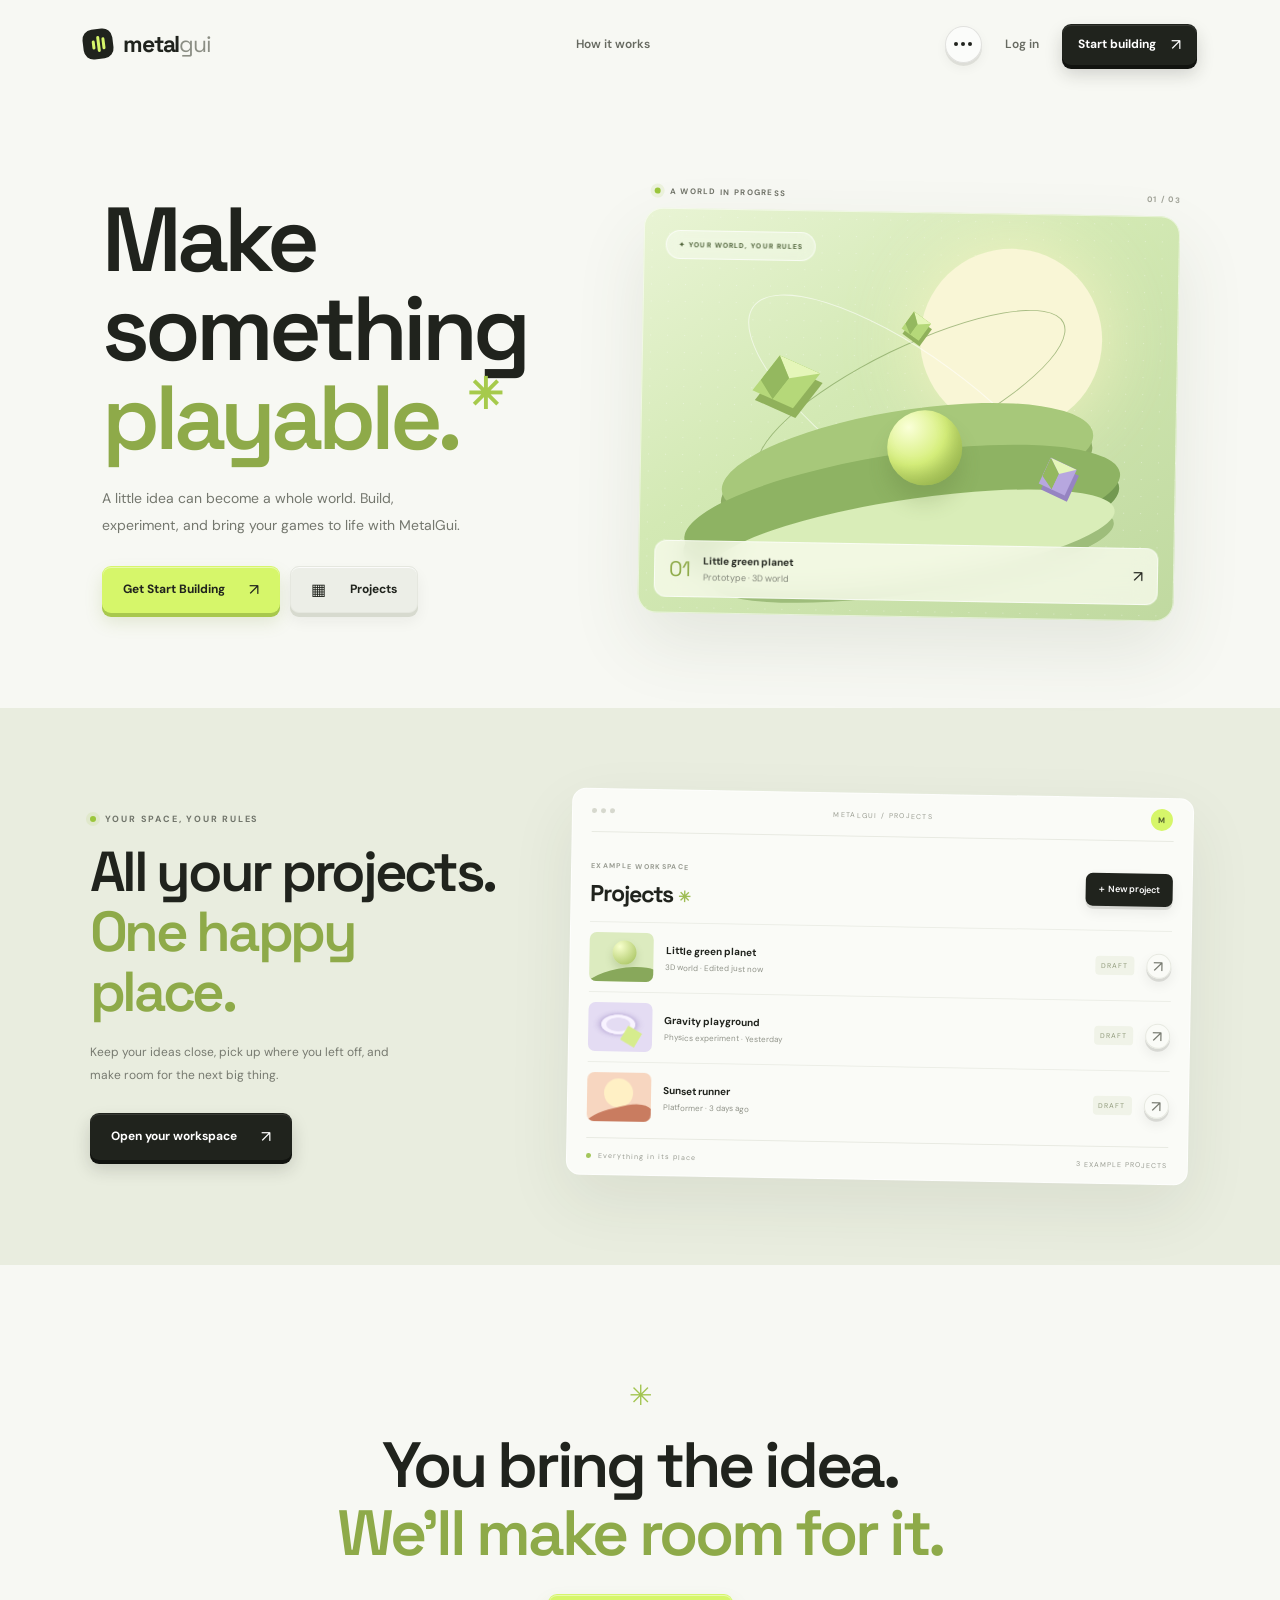
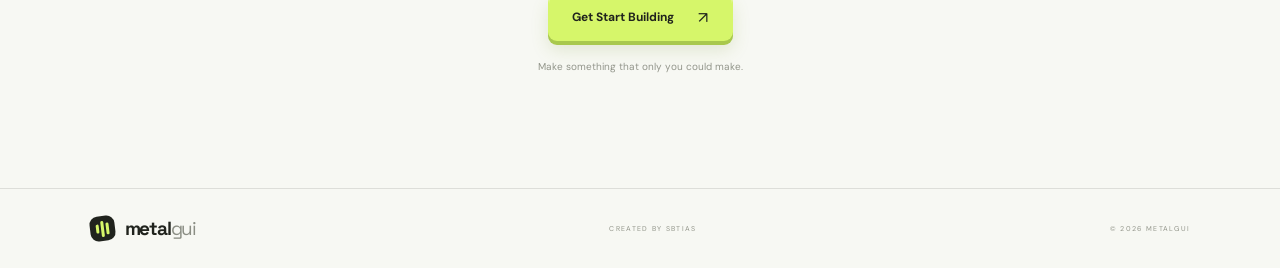
==== commit 753ab6da: "Connect landing page calls to MetalGui Studio" ====
--- a/index.html
+++ b/index.html
@@ -19,8 +19,8 @@
     </nav>
     <div class="nav-actions">
       <button class="bubble-button" id="bubbleButton" aria-label="Open quick menu" title="Quick menu"><span></span><span></span><span></span></button>
-      <a class="login-link" href="#get-started">Log in</a>
-      <a class="button button-dark nav-cta" href="#get-started">Start building <span>↗</span></a>
+      <a class="login-link" href="studio.html">Log in</a>
+      <a class="button button-dark nav-cta" href="studio.html">Start building <span>↗</span></a>
     </div>
     <div class="bubble-menu" id="bubbleMenu" hidden>
       <a href="#how-it-works">How it works <span>↗</span></a>
@@ -34,7 +34,7 @@
         <h1>Make something<br><span class="headline-accent">playable.</span><span class="headline-period">✳</span></h1>
         <p class="hero-description">A little idea can become a whole world. Build, experiment, and bring your games to life with MetalGui.</p>
         <div class="hero-actions" id="get-started">
-          <a class="button button-lime" href="#workspace">Get Start Building <span>↗</span></a>
+          <a class="button button-lime" href="studio.html">Get Start Building <span>↗</span></a>
           <a class="button button-soft" href="#workspace"><span class="projects-icon">▦</span> Projects</a>
         </div>
       </div>
@@ -57,7 +57,7 @@
 
     <section class="workspace-section" id="workspace">
       <div class="workspace-copy"><div class="eyebrow"><span class="status-dot"></span> YOUR SPACE, YOUR RULES</div><h2>All your projects.<br><span>One happy place.</span></h2><p>Keep your ideas close, pick up where you left off, and make room for the next big thing.</p><a class="button button-dark" href="#get-started">Open your workspace <span>↗</span></a></div>
-      <div class="workspace-preview"><div class="window-bar"><div class="window-dots"><i></i><i></i><i></i></div><span>METALGUI / PROJECTS</span><span class="window-avatar">M</span></div><div class="preview-title"><div><small>YOUR WORKSPACE</small><h3>Projects <span>✳</span></h3></div><button class="new-project" id="newProject">＋ New project</button></div><div class="project-list" id="projectList"><article class="project-row"><div class="project-thumb thumb-green"><span class="thumb-orb"></span><span class="thumb-platform"></span></div><div class="project-info"><b>Little green planet</b><span>3D world · Edited just now</span></div><span class="project-status">DRAFT</span><button class="project-open" aria-label="Open Little green planet">↗</button></article><article class="project-row"><div class="project-thumb thumb-purple"><span class="thumb-ring"></span><span class="thumb-block"></span></div><div class="project-info"><b>Gravity playground</b><span>Physics experiment · Yesterday</span></div><span class="project-status">DRAFT</span><button class="project-open" aria-label="Open Gravity playground">↗</button></article><article class="project-row"><div class="project-thumb thumb-orange"><span class="thumb-sun"></span><span class="thumb-mountain"></span></div><div class="project-info"><b>Sunset runner</b><span>Platformer · 3 days ago</span></div><span class="project-status">DRAFT</span><button class="project-open" aria-label="Open Sunset runner">↗</button></article></div><div class="preview-footer"><span><i></i> Everything in its place</span><span>3 PROJECTS</span></div></div>
+      <div class="workspace-preview"><div class="window-bar"><div class="window-dots"><i></i><i></i><i></i></div><span>METALGUI / PROJECTS</span><span class="window-avatar">M</span></div><div class="preview-title"><div><small>EXAMPLE WORKSPACE</small><h3>Projects <span>✳</span></h3></div><a class="new-project" href="studio.html">＋ New project</a></div><div class="project-list" id="projectList"><article class="project-row"><div class="project-thumb thumb-green"><span class="thumb-orb"></span><span class="thumb-platform"></span></div><div class="project-info"><b>Little green planet</b><span>3D world · Edited just now</span></div><span class="project-status">DRAFT</span><button class="project-open" aria-label="Open Little green planet">↗</button></article><article class="project-row"><div class="project-thumb thumb-purple"><span class="thumb-ring"></span><span class="thumb-block"></span></div><div class="project-info"><b>Gravity playground</b><span>Physics experiment · Yesterday</span></div><span class="project-status">DRAFT</span><button class="project-open" aria-label="Open Gravity playground">↗</button></article><article class="project-row"><div class="project-thumb thumb-orange"><span class="thumb-sun"></span><span class="thumb-mountain"></span></div><div class="project-info"><b>Sunset runner</b><span>Platformer · 3 days ago</span></div><span class="project-status">DRAFT</span><button class="project-open" aria-label="Open Sunset runner">↗</button></article></div><div class="preview-footer"><span><i></i> Everything in its place</span><span>3 EXAMPLE PROJECTS</span></div></div>
     </section>
 
     <section class="closing" id="how-it-works"><div class="closing-star">✳</div><h2>You bring the idea.<br><span>We'll make room for it.</span></h2><a class="button button-lime" href="#get-started">Get Start Building <span>↗</span></a><p>Make something that only you could make.</p></section>
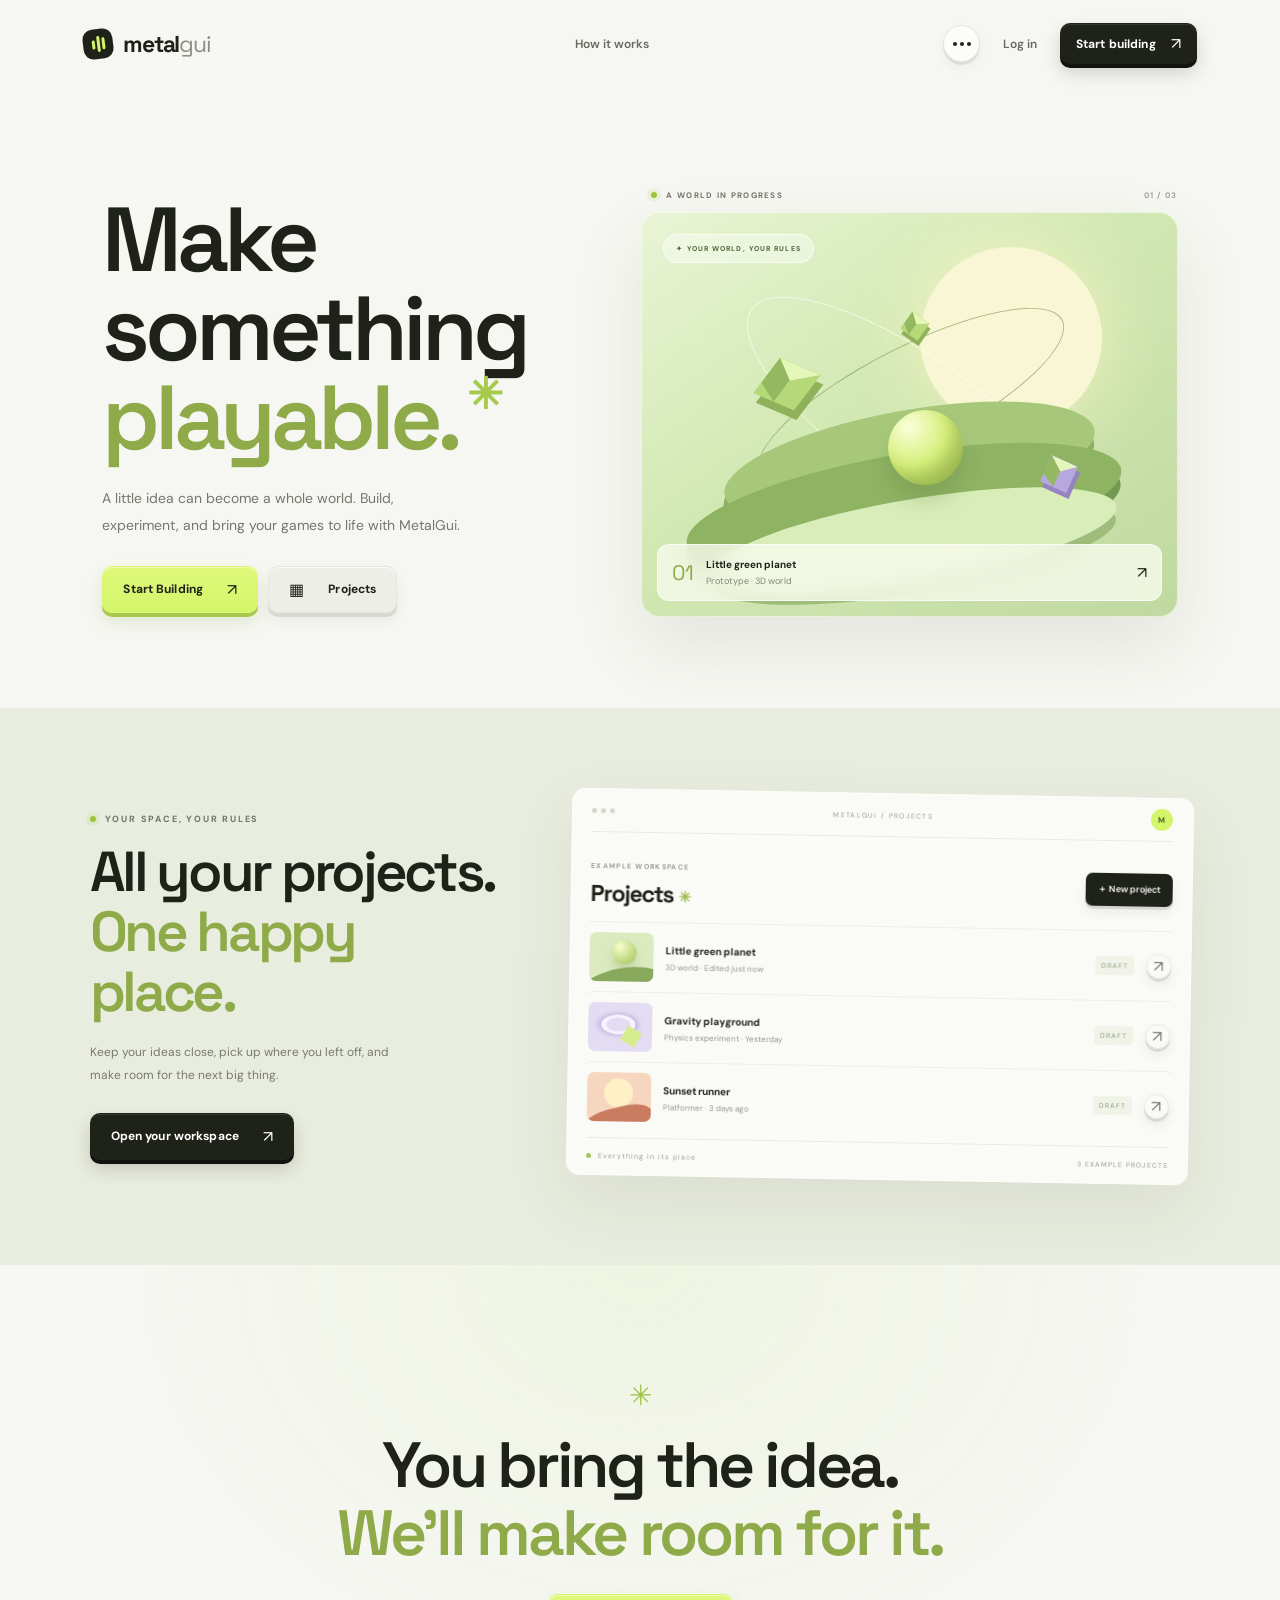
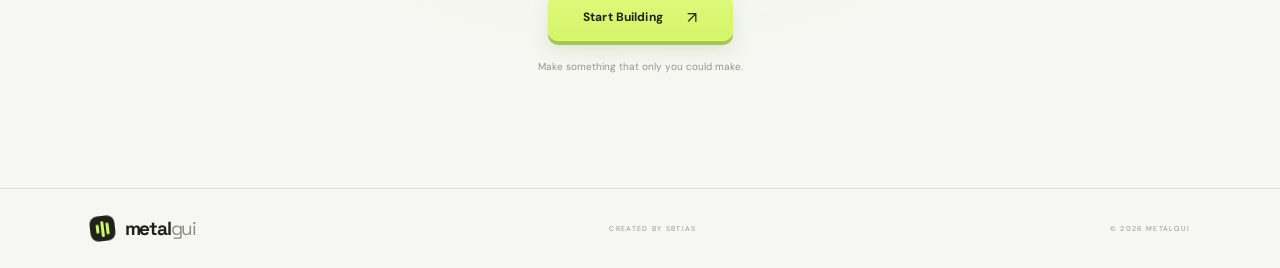
==== commit ac8bfb53: "Improve UI: fix CTAs, landing motion and sticky topbar, roomier studio panels." ====
--- a/index.html
+++ b/index.html
@@ -9,7 +9,7 @@
   <link rel="preconnect" href="https://fonts.googleapis.com">
   <link rel="preconnect" href="https://fonts.gstatic.com" crossorigin>
   <link href="https://fonts.googleapis.com/css2?family=DM+Sans:wght@400;500;600;700&family=Space+Grotesk:wght@400;500;600;700&display=swap" rel="stylesheet">
-  <link rel="stylesheet" href="styles.css">
+  <link rel="stylesheet" href="styles.css?v=20261023-ui">
 </head>
 <body>
   <header class="topbar">
@@ -24,7 +24,7 @@
     </div>
     <div class="bubble-menu" id="bubbleMenu" hidden>
       <a href="#how-it-works">How it works <span>↗</span></a>
-      <a href="#get-started">Your workspace <span>↗</span></a>
+      <a href="studio.html">Your workspace <span>↗</span></a>
     </div>
   </header>
 
@@ -34,8 +34,8 @@
         <h1>Make something<br><span class="headline-accent">playable.</span><span class="headline-period">✳</span></h1>
         <p class="hero-description">A little idea can become a whole world. Build, experiment, and bring your games to life with MetalGui.</p>
         <div class="hero-actions" id="get-started">
-          <a class="button button-lime" href="studio.html">Get Start Building <span>↗</span></a>
-          <a class="button button-soft" href="#workspace"><span class="projects-icon">▦</span> Projects</a>
+          <a class="button button-lime" href="studio.html">Start Building <span>↗</span></a>
+          <a class="button button-soft" href="studio.html"><span class="projects-icon">▦</span> Projects</a>
         </div>
       </div>
 
@@ -56,15 +56,15 @@
     </section>
 
     <section class="workspace-section" id="workspace">
-      <div class="workspace-copy"><div class="eyebrow"><span class="status-dot"></span> YOUR SPACE, YOUR RULES</div><h2>All your projects.<br><span>One happy place.</span></h2><p>Keep your ideas close, pick up where you left off, and make room for the next big thing.</p><a class="button button-dark" href="#get-started">Open your workspace <span>↗</span></a></div>
+      <div class="workspace-copy"><div class="eyebrow"><span class="status-dot"></span> YOUR SPACE, YOUR RULES</div><h2>All your projects.<br><span>One happy place.</span></h2><p>Keep your ideas close, pick up where you left off, and make room for the next big thing.</p><a class="button button-dark" href="studio.html">Open your workspace <span>↗</span></a></div>
       <div class="workspace-preview"><div class="window-bar"><div class="window-dots"><i></i><i></i><i></i></div><span>METALGUI / PROJECTS</span><span class="window-avatar">M</span></div><div class="preview-title"><div><small>EXAMPLE WORKSPACE</small><h3>Projects <span>✳</span></h3></div><a class="new-project" href="studio.html">＋ New project</a></div><div class="project-list" id="projectList"><article class="project-row"><div class="project-thumb thumb-green"><span class="thumb-orb"></span><span class="thumb-platform"></span></div><div class="project-info"><b>Little green planet</b><span>3D world · Edited just now</span></div><span class="project-status">DRAFT</span><button class="project-open" aria-label="Open Little green planet">↗</button></article><article class="project-row"><div class="project-thumb thumb-purple"><span class="thumb-ring"></span><span class="thumb-block"></span></div><div class="project-info"><b>Gravity playground</b><span>Physics experiment · Yesterday</span></div><span class="project-status">DRAFT</span><button class="project-open" aria-label="Open Gravity playground">↗</button></article><article class="project-row"><div class="project-thumb thumb-orange"><span class="thumb-sun"></span><span class="thumb-mountain"></span></div><div class="project-info"><b>Sunset runner</b><span>Platformer · 3 days ago</span></div><span class="project-status">DRAFT</span><button class="project-open" aria-label="Open Sunset runner">↗</button></article></div><div class="preview-footer"><span><i></i> Everything in its place</span><span>3 EXAMPLE PROJECTS</span></div></div>
     </section>
 
-    <section class="closing" id="how-it-works"><div class="closing-star">✳</div><h2>You bring the idea.<br><span>We'll make room for it.</span></h2><a class="button button-lime" href="#get-started">Get Start Building <span>↗</span></a><p>Make something that only you could make.</p></section>
+    <section class="closing" id="how-it-works"><div class="closing-star">✳</div><h2>You bring the idea.<br><span>We'll make room for it.</span></h2><a class="button button-lime" href="studio.html">Start Building <span>↗</span></a><p>Make something that only you could make.</p></section>
   </main>
 
   <footer class="footer"><a class="brand" href="#"><span class="brand-mark"><i></i><i></i><i></i></span><span>metal<span class="brand-light">gui</span></span></a><span>CREATED BY SBTIAS</span><span>© 2026 METALGUI</span></footer>
   <div class="toast" id="toast" role="status" aria-live="polite"></div>
-  <script src="script.js" defer></script>
+  <script src="script.js?v=20261023-ui" defer></script>
 </body>
 </html>
--- a/styles.css
+++ b/styles.css
@@ -18,3 +18,121 @@
 
 /* Removed the promotional ticker and discover showcase. */
 .ticker,.discover,.scroll-note{display:none!important}
+
+/* ── UI polish v2 ───────────────────────────────────────── */
+:root {
+  --ink: #1e2219;
+  --muted: #6f746a;
+  --paper: #f6f7f2;
+  --lime: #d4f56a;
+  --lime-deep: #a8c84d;
+  --line: rgba(30, 34, 25, 0.1);
+  --radius: 12px;
+  --ease: cubic-bezier(0.22, 1, 0.36, 1);
+}
+
+body {
+  background: var(--paper);
+  -webkit-font-smoothing: antialiased;
+  text-rendering: optimizeLegibility;
+}
+
+/* Entrance */
+@keyframes rise {
+  from { opacity: 0; transform: translateY(18px); }
+  to   { opacity: 1; transform: translateY(0); }
+}
+.hero-copy {
+  animation: rise 0.7s var(--ease) both;
+}
+.hero-art {
+  animation: rise 0.85s var(--ease) 0.08s both;
+}
+.workspace-section {
+  animation: rise 0.6s var(--ease) both;
+}
+
+/* Topbar glass */
+.topbar {
+  backdrop-filter: blur(12px);
+  background: rgba(246, 247, 242, 0.82);
+  position: sticky;
+  top: 0;
+  z-index: 30;
+  border-bottom: 1px solid transparent;
+  transition: border-color 0.25s, background 0.25s;
+}
+.topbar.is-scrolled {
+  border-bottom-color: var(--line);
+  background: rgba(246, 247, 242, 0.94);
+}
+
+/* Brand mark micro-interaction */
+.brand:hover .brand-mark {
+  transform: rotate(-12deg) scale(1.05);
+}
+.brand-mark {
+  transition: transform 0.25s var(--ease);
+}
+
+/* Buttons – more tactile */
+.button {
+  border-radius: 10px;
+  letter-spacing: 0.01em;
+}
+.button-lime {
+  background: linear-gradient(180deg, #e0f87a 0%, var(--lime) 100%);
+}
+.button-lime:hover {
+  background: linear-gradient(180deg, #e8fb8e 0%, #c8ec51 100%);
+}
+
+/* Hero scene depth */
+.art-scene {
+  transition: transform 0.4s var(--ease), box-shadow 0.4s var(--ease);
+}
+.hero-art:hover .art-scene {
+  transform: translateY(-4px) rotate(0.5deg);
+  box-shadow: 0 36px 80px #42572c22, inset 0 0 0 1px #ffffff8c;
+}
+
+/* Project rows more interactive */
+.project-row {
+  border-radius: 10px;
+  margin: 0 -6px;
+  padding-left: 6px;
+  padding-right: 6px;
+  transition: background 0.18s;
+  cursor: pointer;
+}
+.project-row:hover {
+  background: #f0f3e9;
+}
+.project-row:focus-visible {
+  outline: 2px solid var(--lime-deep);
+  outline-offset: 2px;
+}
+
+/* Closing section breathing room */
+.closing {
+  background: radial-gradient(ellipse at 50% 0%, #eef4e0 0%, transparent 55%);
+}
+
+/* Focus visible for a11y */
+a:focus-visible,
+button:focus-visible {
+  outline: 3px solid #a9d86b;
+  outline-offset: 3px;
+}
+
+/* Soft scrollbar */
+::-webkit-scrollbar { width: 8px; height: 8px; }
+::-webkit-scrollbar-track { background: transparent; }
+::-webkit-scrollbar-thumb { background: #c5cbb8; border-radius: 8px; }
+::-webkit-scrollbar-thumb:hover { background: #a8b096; }
+
+@media (prefers-reduced-motion: reduce) {
+  .hero-copy, .hero-art, .workspace-section {
+    animation: none !important;
+  }
+}
